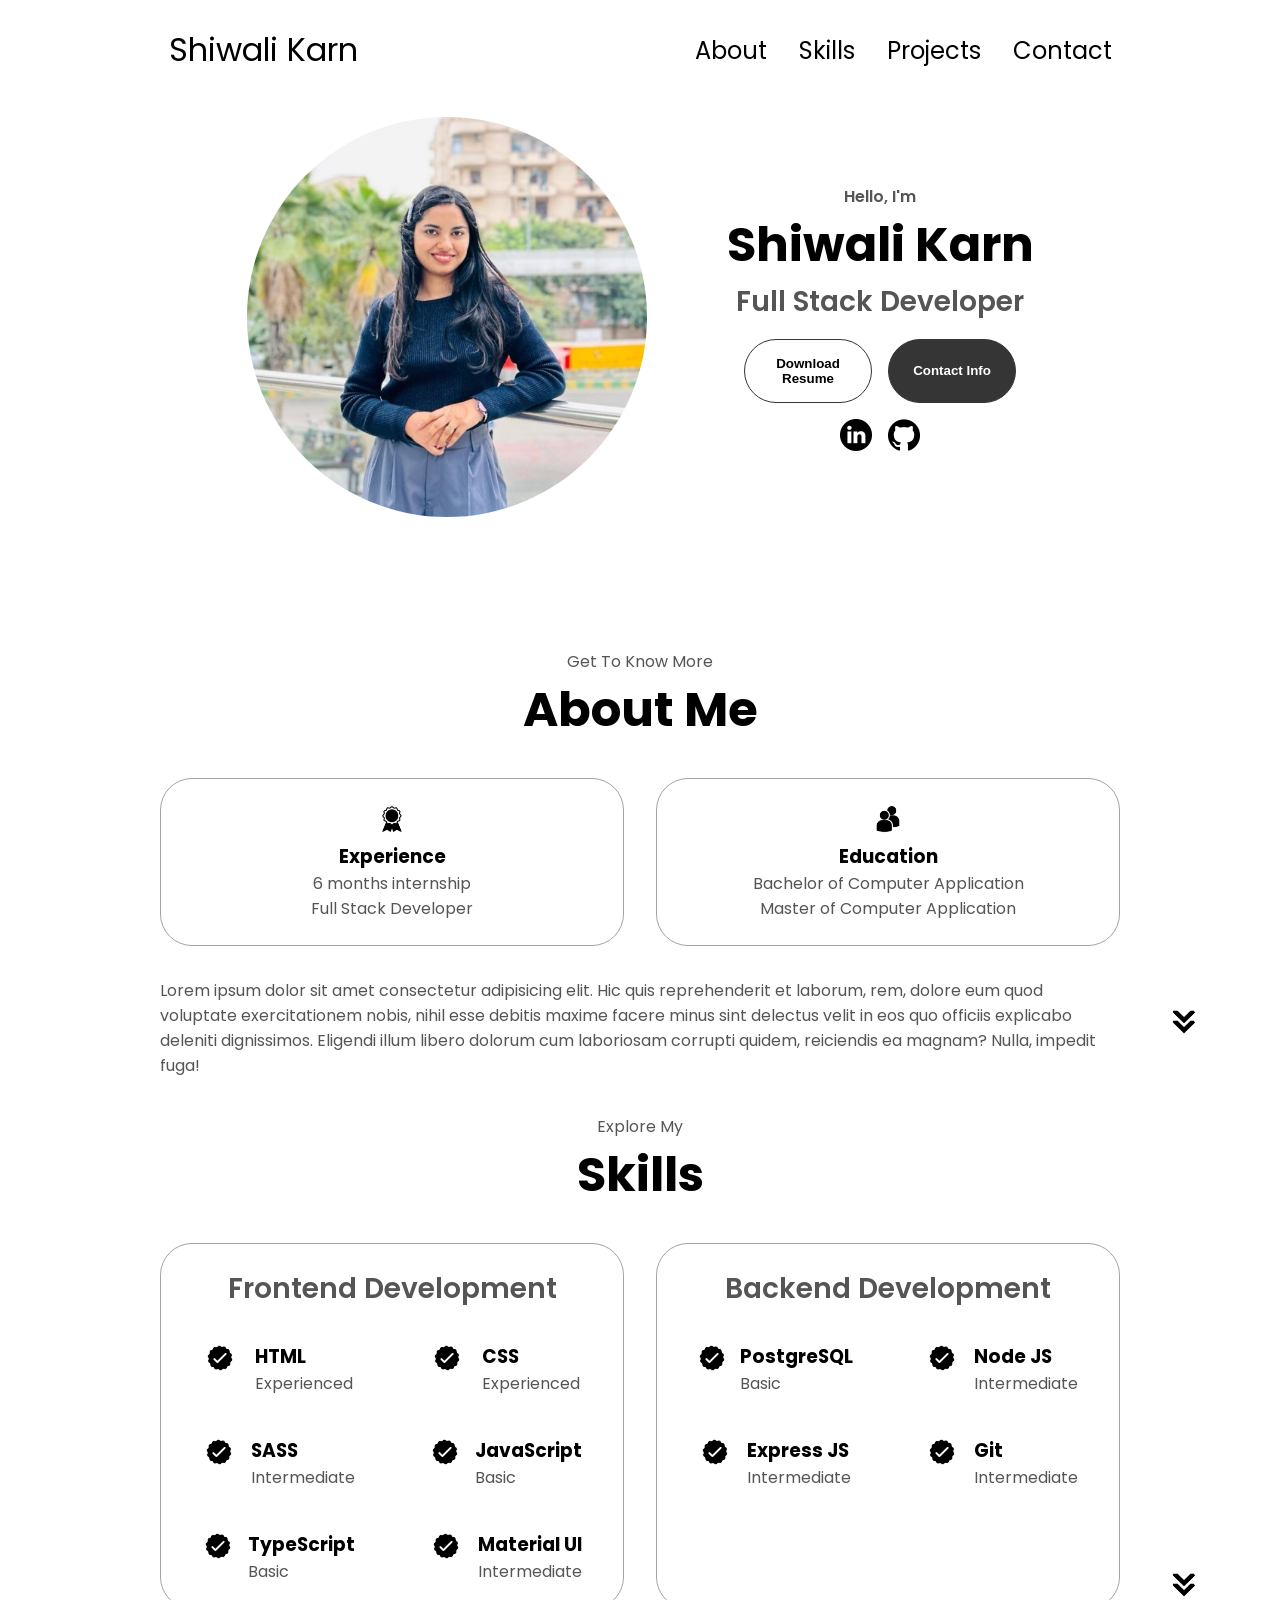
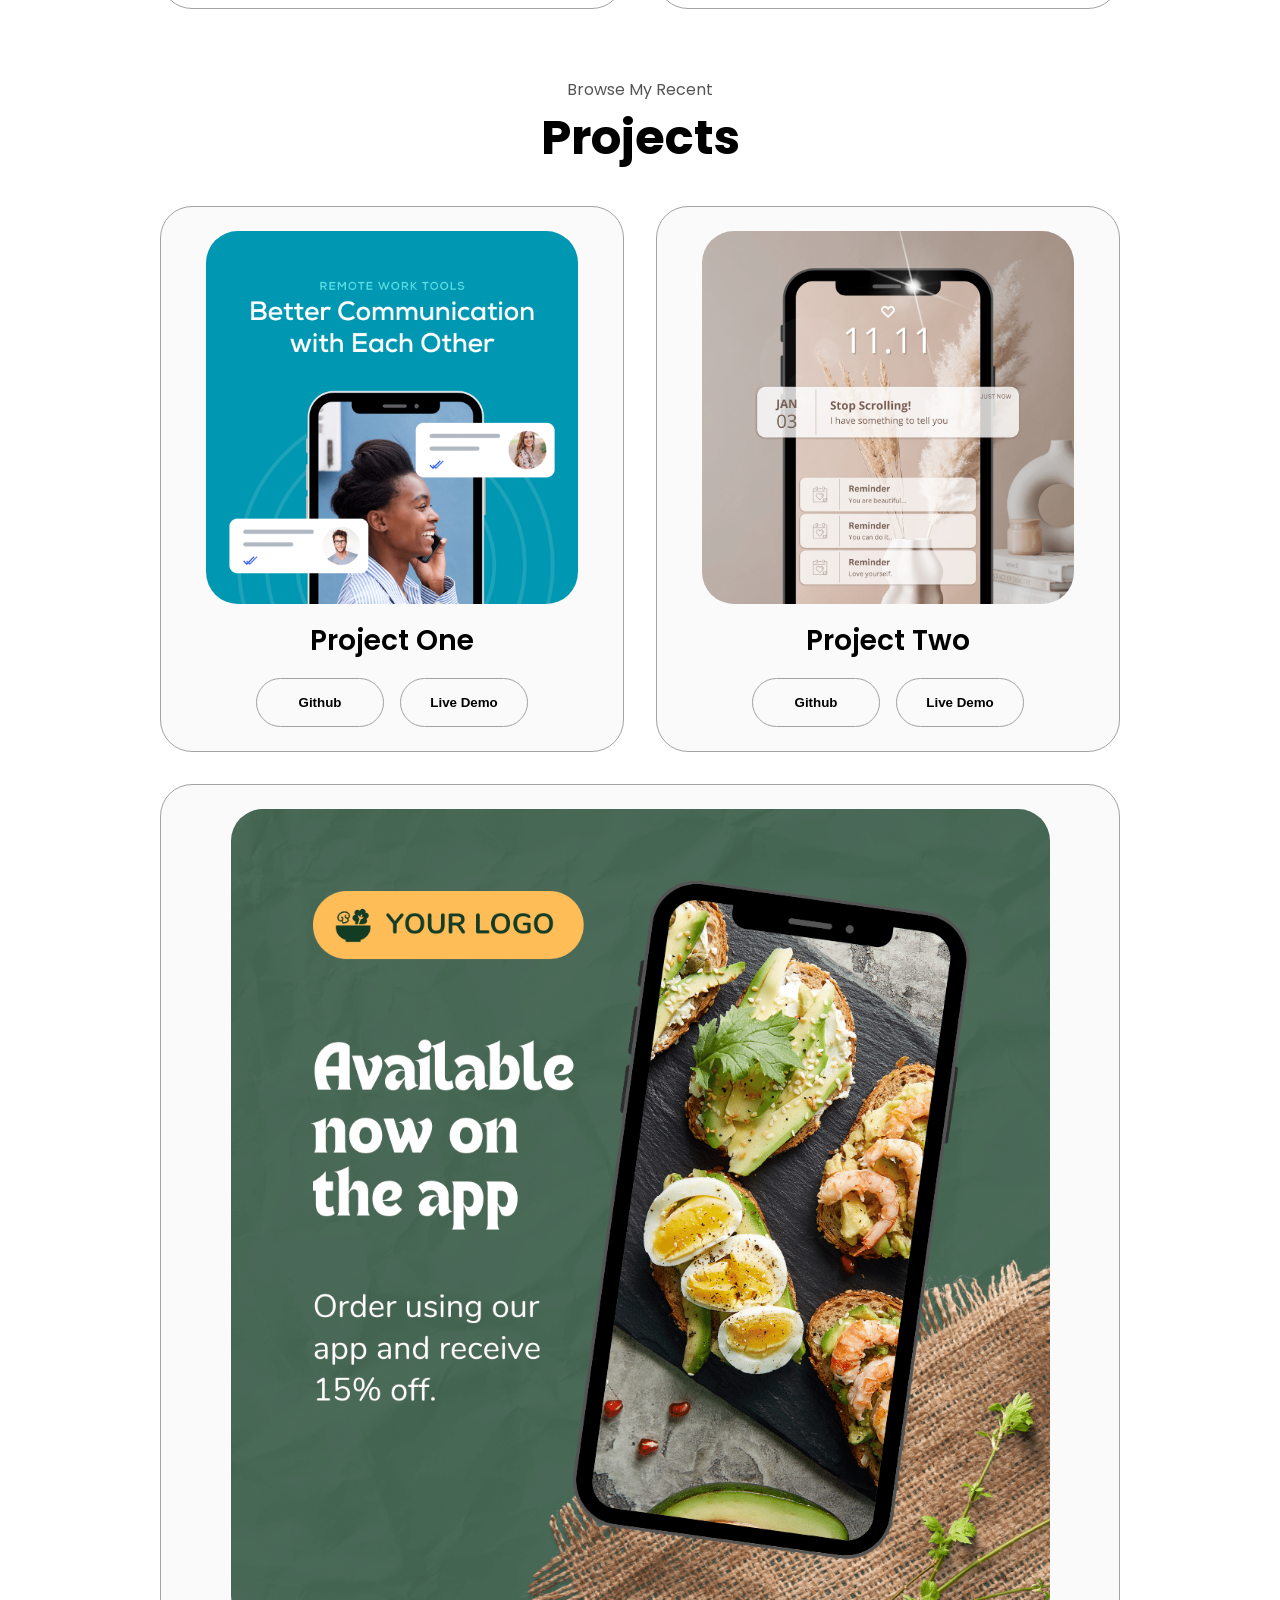
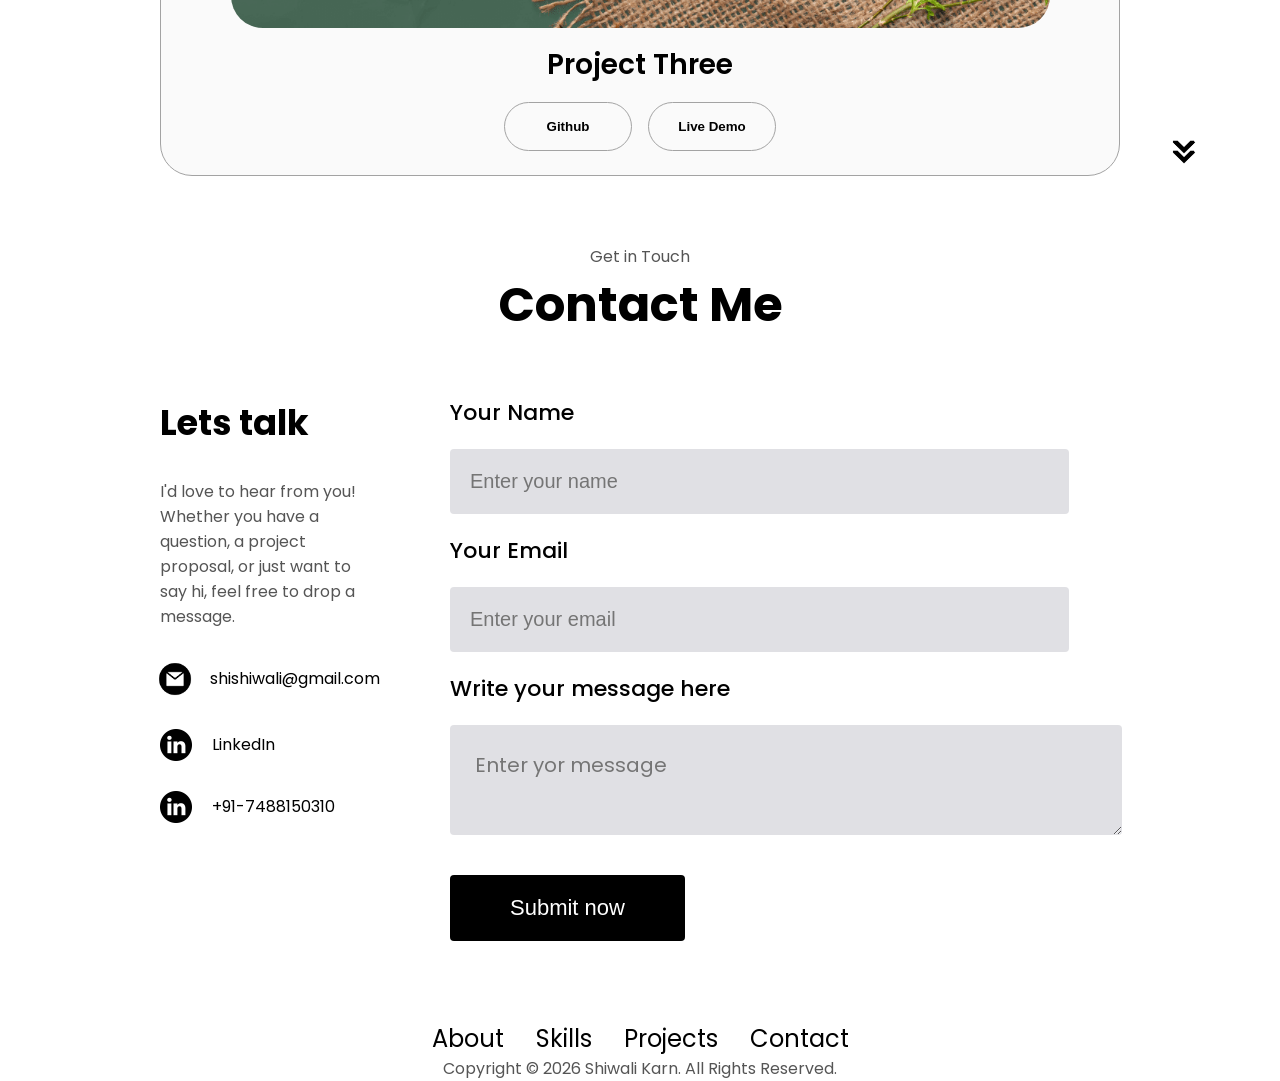
==== index.html @ a560c1cc "changes" ====
<!DOCTYPE html>
<html lang="en">

<head>
  <meta charset="UTF-8" />
  <meta http-equiv="X-UA-Compatible" content="IE=edge" />
  <meta name="viewport" content="width=device-width, initial-scale=1.0" />
  <title>My Portfolio</title>
  <link rel="stylesheet" href="style.css" />
  <link rel="stylesheet" href="mediaqueries.css" />
</head>

<body>
  <nav id="desktop-nav">
    <div class="logo"><a href="#profile">Shiwali Karn</a></div>
    <div>
      <ul class="nav-links">
        <li><a href="#about">About</a></li>
        <li><a href="#experience">Skills</a></li>
        <li><a href="#projects">Projects</a></li>
        <li><a href="#contact">Contact</a></li>
      </ul>
    </div>
  </nav>

  <section id="profile">
    <div class="section__pic-container">
      <img src="./assets/profile-pic.jpeg" alt="Shiwali profile picture" class="profile-pic" />
    </div>
    <div class="section__text">
      <p class="section__text__p1">Hello, I'm</p>
      <h1 class="title">Shiwali Karn</h1>
      <p class="section__text__p2">Full Stack Developer</p>
      <div class="btn-container">
        <button class="btn btn-color-2" onclick="window.open('./assets/resume-example.pdf')">
          Download Resume
        </button>
        <button class="btn btn-color-1" onclick="location.href='./#contact'">
          Contact Info
        </button>
      </div>
      <div id="socials-container">
        <img src="./assets/linkedin.png" alt="My LinkedIn profile" class="icon icons-social"
          onclick="location.href='https://linkedin.com/'" />
        <img src="./assets/github.png" alt="My Github profile" class="icon icons-social"
          onclick="location.href='https://github.com/'" />
      </div>
    </div>
  </section>
  <section id="about">
    <p class="section__text__p1">Get To Know More</p>
    <h1 class="title">About Me</h1>
    <!-- <div class="section-container">
      <div class="section__pic-container">
        <img src="./assets/about-pic.jpg" alt="Profile picture" class="about-pic" />
      </div> -->
      <div class="about-details-container">
        <div class="about-containers">
          <div class="details-container">
            <img src="./assets/experience.png" alt="Experience icon" class="icon" />
            <h3>Experience</h3>
            <p>6 months internship<br />Full Stack Developer</p>
          </div>
          <div class="details-container">
            <img src="./assets/education.png" alt="Education icon" class="icon" />
            <h3>Education</h3>
            <p>Bachelor of Computer Application<br />Master of Computer Application</p>
          </div>
        </div>
        <div class="text-container">
          <p>
            Lorem ipsum dolor sit amet consectetur adipisicing elit. Hic quis
            reprehenderit et laborum, rem, dolore eum quod voluptate
            exercitationem nobis, nihil esse debitis maxime facere minus sint
            delectus velit in eos quo officiis explicabo deleniti dignissimos.
            Eligendi illum libero dolorum cum laboriosam corrupti quidem,
            reiciendis ea magnam? Nulla, impedit fuga!
          </p>
        </div>
      </div>
    </div>
    <img src="./assets/arrow.png" alt="Arrow icon" class="icon arrow" onclick="location.href='./#experience'" />
  </section>
  <section id="experience">
    <p class="section__text__p1">Explore My</p>
    <h1 class="title">Skills</h1>
    <div class="experience-details-container">
      <div class="about-containers">
        <div class="details-container">
          <h2 class="experience-sub-title">Frontend Development</h2>
          <div class="article-container">
            <article>
              <img src="./assets/checkmark.png" alt="Experience icon" class="icon" />
              <div>
                <h3>HTML</h3>
                <p>Experienced</p>
              </div>
            </article>
            <article>
              <img src="./assets/checkmark.png" alt="Experience icon" class="icon" />
              <div>
                <h3>CSS</h3>
                <p>Experienced</p>
              </div>
            </article>
            <article>
              <img src="./assets/checkmark.png" alt="Experience icon" class="icon" />
              <div>
                <h3>SASS</h3>
                <p>Intermediate</p>
              </div>
            </article>
            <article>
              <img src="./assets/checkmark.png" alt="Experience icon" class="icon" />
              <div>
                <h3>JavaScript</h3>
                <p>Basic</p>
              </div>
            </article>
            <article>
              <img src="./assets/checkmark.png" alt="Experience icon" class="icon" />
              <div>
                <h3>TypeScript</h3>
                <p>Basic</p>
              </div>
            </article>
            <article>
              <img src="./assets/checkmark.png" alt="Experience icon" class="icon" />
              <div>
                <h3>Material UI</h3>
                <p>Intermediate</p>
              </div>
            </article>
          </div>
        </div>
        <div class="details-container">
          <h2 class="experience-sub-title">Backend Development</h2>
          <div class="article-container">
            <article>
              <img src="./assets/checkmark.png" alt="Experience icon" class="icon" />
              <div>
                <h3>PostgreSQL</h3>
                <p>Basic</p>
              </div>
            </article>
            <article>
              <img src="./assets/checkmark.png" alt="Experience icon" class="icon" />
              <div>
                <h3>Node JS</h3>
                <p>Intermediate</p>
              </div>
            </article>
            <article>
              <img src="./assets/checkmark.png" alt="Experience icon" class="icon" />
              <div>
                <h3>Express JS</h3>
                <p>Intermediate</p>
              </div>
            </article>
            <article>
              <img src="./assets/checkmark.png" alt="Experience icon" class="icon" />
              <div>
                <h3>Git</h3>
                <p>Intermediate</p>
              </div>
            </article>
          </div>
        </div>
      </div>
    </div>
    <img src="./assets/arrow.png" alt="Arrow icon" class="icon arrow" onclick="location.href='./#projects'" />
  </section>
  <section id="projects">
    <p class="section__text__p1">Browse My Recent</p>
    <h1 class="title">Projects</h1>
    <div class="experience-details-container">
      <div class="about-containers">
        <div class="details-container color-container">
          <div class="article-container">
            <img src="./assets/project-1.png" alt="Project 1" class="project-img" />
          </div>
          <h2 class="experience-sub-title project-title">Project One</h2>
          <div class="btn-container">
            <button class="btn btn-color-2 project-btn" onclick="location.href='https://github.com/'">
              Github
            </button>
            <button class="btn btn-color-2 project-btn" onclick="location.href='https://github.com/'">
              Live Demo
            </button>
          </div>
        </div>
        <div class="details-container color-container">
          <div class="article-container">
            <img src="./assets/project-2.png" alt="Project 2" class="project-img" />
          </div>
          <h2 class="experience-sub-title project-title">Project Two</h2>
          <div class="btn-container">
            <button class="btn btn-color-2 project-btn" onclick="location.href='https://github.com/'">
              Github
            </button>
            <button class="btn btn-color-2 project-btn" onclick="location.href='https://github.com/'">
              Live Demo
            </button>
          </div>
        </div>
        <div class="details-container color-container">
          <div class="article-container">
            <img src="./assets/project-3.png" alt="Project 3" class="project-img" />
          </div>
          <h2 class="experience-sub-title project-title">Project Three</h2>
          <div class="btn-container">
            <button class="btn btn-color-2 project-btn" onclick="location.href='https://github.com/'">
              Github
            </button>
            <button class="btn btn-color-2 project-btn" onclick="location.href='https://github.com/'">
              Live Demo
            </button>
          </div>
        </div>
      </div>
    </div>
    <img src="./assets/arrow.png" alt="Arrow icon" class="icon arrow" onclick="location.href='./#contact'" />
  </section>
  <section id="contact">
    <p class="section__text__p1">Get in Touch</p>
    <h1 class="title">Contact Me</h1>

    <div class="contact-div">
      <div class="contact-left">
        <h1>Lets talk</h1>
        <p>I'd love to hear from you! Whether you have a question, a project proposal, or just want to say hi, feel free
          to drop a message.</p>
        <div class="contact-details">
          <div class="contact-detail">
            <img src="./assets/email.png" alt="Email icon" class="icon contact-icon email-icon"
              style="margin-left: -5px" />
            <p><a href="mailto:examplemail@gmail.com" style="margin-left: -5px">shishiwali@gmail.com</a></p>
          </div>
          <div class="contact-detail">
            <img src="./assets/linkedin.png" alt="LinkedIn icon" class="icon contact-icon" />
            <p><a href="https://www.linkedin.com">LinkedIn</a></p>
          </div>
          <div class="contact-detail">
            <img src="./assets/linkedin.png" alt="LinkedIn icon" class="icon contact-icon" />
            <p><a href="https://www.linkedin.com">+91-7488150310</a></p>
          </div>
        </div>
      </div>

      <form form action="https://api.web3forms.com/submit" method="POST" class="contact-right">
        <input type="hidden" name="access_key" value="e5d25583-47dc-4e1f-9b33-1f91b6eb8a76">
        <label for="">Your Name</label>
        <input type="text" placeholder="Enter your name" name="name">
        <label for="">Your Email</label>
        <input type="email" placeholder="Enter your email" name="email">
        <label for="">Write your message here</label>
        <textarea name="message" placeholder="Enter yor message"></textarea>
        <div class="h-captcha" data-captcha="true"></div>
        <button type="submit" class="contact-submit">Submit now</button>
      </form>
    </div>
  </section>
  <footer>
    <nav>
      <div class="nav-links-container">
        <ul class="nav-links">
          <li><a href="#about">About</a></li>
          <li><a href="#experience">Skills</a></li>
          <li><a href="#projects">Projects</a></li>
          <li><a href="#contact">Contact</a></li>
        </ul>
      </div>
    </nav>

    <p id="copyright"></p>

  </footer>
  <script src="https://web3forms.com/client/script.js" async defer></script>
  <script src="script.js"></script>
</body>

</html>
---- style.css ----
/* GENERAL */

@import url("https://fonts.googleapis.com/css2?family=Poppins:wght@300;400;500;600&display=swap");

* {
  margin: 0;
  padding: 0;
  box-sizing: border-box;
}

body {
  font-family: "Poppins", sans-serif;
}

html {
  scroll-behavior: smooth;
}

p {
  color: rgb(85, 85, 85);
}

/* TRANSITION */

a,
.btn {
  transition: all 300ms ease;
}

/* DESKTOP NAV */
#desktop-nav {
  position: fixed;
  top: 0;
  right: 0;
  left: 0;
  z-index: 3;
  background-color: white;
  height: 100px;
  transition: box-shadow 0.3s ease;
}

.shadow {
  box-shadow: 0px -1px 14px #a19f9f96;
}

nav,
.nav-links {
  display: flex;
}

nav {
  justify-content: space-around;
  align-items: center;

}

.nav-links {
  gap: 2rem;
  list-style: none;
  font-size: 1.5rem;
}

a {
  color: black;
  text-decoration: none;
  text-decoration-color: white;
}

a:hover {
  color: grey;
  text-decoration: underline;
  text-underline-offset: 1rem;
  text-decoration-color: rgb(181, 181, 181);
}

.logo {
  font-size: 2rem;
}

.logo:hover {
  cursor: default;
}


/* SECTIONS */

section {
  padding-top: 4vh;
  margin: 0 10rem;
  box-sizing: border-box;
  min-height: fit-content;
}

.section-container {
  display: flex;
}

/* PROFILE SECTION */

#profile {
  display: flex;
  justify-content: center;
  gap: 5rem;
  padding-top: 117px;
}

.section__pic-container {
  display: flex;
  height: 400px;
  width: 400px;
  margin: auto 0;
}

.profile-pic {
  border-radius: 50%;
}

.section__text {
  align-self: center;
  text-align: center;
}

.section__text p {
  font-weight: 600;
}

.section__text__p1 {
  text-align: center;
}

.section__text__p2 {
  font-size: 1.75rem;
  margin-bottom: 1rem;
}

.title {
  font-size: 3rem;
  text-align: center;
}

#socials-container {
  display: flex;
  justify-content: center;
  margin-top: 1rem;
  gap: 1rem;
}

/* ICONS */

.icon {
  cursor: pointer;
  height: 2rem;
  transition: 0.4s;
}

.icons-social:hover {
  transform: scale(1.1);
}

/* BUTTONS */

.btn-container {
  display: flex;
  justify-content: center;
  gap: 1rem;
}

.btn {
  font-weight: 600;
  transition: all 300ms ease;
  padding: 1rem;
  width: 8rem;
  border-radius: 2rem;
}

.btn-color-1,
.btn-color-2 {
  border: rgb(53, 53, 53) 0.1rem solid;
}

.btn-color-1:hover,
.btn-color-2:hover {
  cursor: pointer;
}

.btn-color-1,
.btn-color-2:hover {
  background: rgb(53, 53, 53);
  color: white;
}

.btn-color-1:hover {
  background: rgb(0, 0, 0);
}

.btn-color-2 {
  background: none;
}

.btn-color-2:hover {
  border: rgb(255, 255, 255) 0.1rem solid;
}

.btn-container {
  gap: 1rem;
}

/* ABOUT SECTION */

#about {
  position: relative;
}

.about-containers {
  gap: 2rem;
  margin-bottom: 2rem;
  margin-top: 2rem;
}

.about-details-container {
  justify-content: center;
  flex-direction: column;
}

.about-containers,
.about-details-container {
  display: flex;
}

.about-pic {
  border-radius: 2rem;
}

.arrow {
  position: absolute;
  right: -5rem;
  bottom: 2.5rem;
}

.details-container {
  padding: 1.5rem;
  flex: 1;
  background: white;
  border-radius: 2rem;
  border: rgb(53, 53, 53) 0.1rem solid;
  border-color: rgb(163, 163, 163);
  text-align: center;
}

.section-container {
  gap: 4rem;
  height: 80%;
}

.section__pic-container {
  height: 400px;
  width: 400px;
  margin: auto 0;
}

/* EXPERIENCE SECTION */

#experience {
  position: relative;
}

.experience-sub-title {
  color: rgb(85, 85, 85);
  font-weight: 600;
  font-size: 1.75rem;
  margin-bottom: 2rem;
}

.experience-details-container {
  display: flex;
  justify-content: center;
  flex-direction: column;
}

.article-container {
  display: flex;
  text-align: initial;
  flex-wrap: wrap;
  flex-direction: row;
  gap: 2.5rem;
  justify-content: space-around;
}

article {
  display: flex;
  width: 10rem;
  justify-content: space-around;
  gap: 0.5rem;
}

article .icon {
  cursor: default;
}

/* PROJECTS SECTION */

#projects {
  position: relative;
}

.color-container {
  border-color: rgb(163, 163, 163);
  background: rgb(250, 250, 250);
}

.project-img {
  border-radius: 2rem;
  width: 90%;
  height: 90%;
}

.project-title {
  margin: 1rem;
  color: black;
}

.project-btn {
  color: black;
  border-color: rgb(163, 163, 163);
}

/* CONTACT */

#contact {
  display: flex;
  justify-content: center;
  flex-direction: column;
  margin-bottom: 80px;
  /* height: 70vh; */
}


.contact-icon {
  cursor: default;
}

.email-icon {
  height: 2.5rem;
}

.contact-div {
  margin-top: 55px;
  display: flex;
  gap:70px;
  /* flex-wrap: wrap; */
}

.contact-left {
  display: flex;
  flex-direction: column;
  gap: 30px;
}

.contact-left h1 {
  font-size: 35px;
  font-weight: 700;
}

.contact-details {
  display: flex;
  flex-direction: column;
  gap: 30px;
}

.contact-detail {
  display: flex;
  align-items: center;
  gap: 20px;
}

.contact-right {
  display: flex;
  flex-direction: column;
  align-items: flex-start;
  gap: 20px;
}

.contact-right label {
  font-size: 22px;
  font-weight: 500;
}

.contact-right input {
  border: none;
  width: 619px;
  height: 65px;
  padding-left: 20px;
  border-radius: 4px;
  background: rgb(224, 224, 228);
  font-size:20px ;
}
.contact-right textarea{
  width: 672px;
  border: none;
  padding: 25px;
  font-size: 20px;
  border-radius: 4px;
  background: rgb(224, 224, 228);
  height: 110px;
  font-family: "Poppins", sans-serif;
}

.contact-submit{
  font-size: 22px;
  background-color: black;
  color: white;
  border: none;
  padding: 20px 60px;
  cursor: pointer;
  transition: 0.4s;
  border-radius: 4px;
}

.contact-submit:hover {
  transform: scale(1.05);
}

/* FOOTER SECTION */

footer {

  margin: 0 1rem;
}

footer p {
  text-align: center;
}
---- mediaqueries.css ----
@media (max-width: 1400px) {
  #profile {
    margin-bottom: 6rem;
  }
  .about-containers {
    flex-wrap: wrap;
  }
  #contact,
  #projects {
    height: fit-content;
  }
}

@media (max-width: 1200px) {

  #experience,
  .experience-details-container {
    margin-top: 2rem;
  }
  #profile,
  .section-container {
    display: block;
  }
  .arrow {
    display: none;
  }
  section,
  .section-container {
    height: fit-content;
  }
  section {
    margin: 0 5%;
  }
  .section__pic-container {
    width: 275px;
    height: 275px;
    margin: 0 auto 2rem;
  }
  .about-containers {
    margin-top: 0;
  }
}
@media (max-width: 1110px){
.contact-div{
  flex-direction: column;
}
.contact-right input{
  width: 70%;
}
.contact-right textarea{
  width:84%;
}
}


@media (max-width: 600px) {

  #profile {

    margin-bottom: 0;
    padding-top: 83px;
  }
  article {
    font-size: 1rem;
  }
  footer nav {
    height: fit-content;
    margin-bottom: 2rem;
  }
  .about-containers,
  .contact-info-upper-container,
  .btn-container {
    flex-wrap: wrap;
  }
  .contact-info-container {
    margin: 0;
  }
  .contact-info-container p,
  .nav-links li a {
    font-size: 1rem;
  }
  .experience-sub-title {
    font-size: 1.25rem;
  }
  .logo {
   display: none;
  }

  .section__pic-container {
    width: auto;

    justify-content: center;
  }
  .section__text__p2 {
    font-size: 1.25rem;
  }
  .title {
    font-size: 2rem;
  }
  .text-container {
    text-align: justify;
  }


}
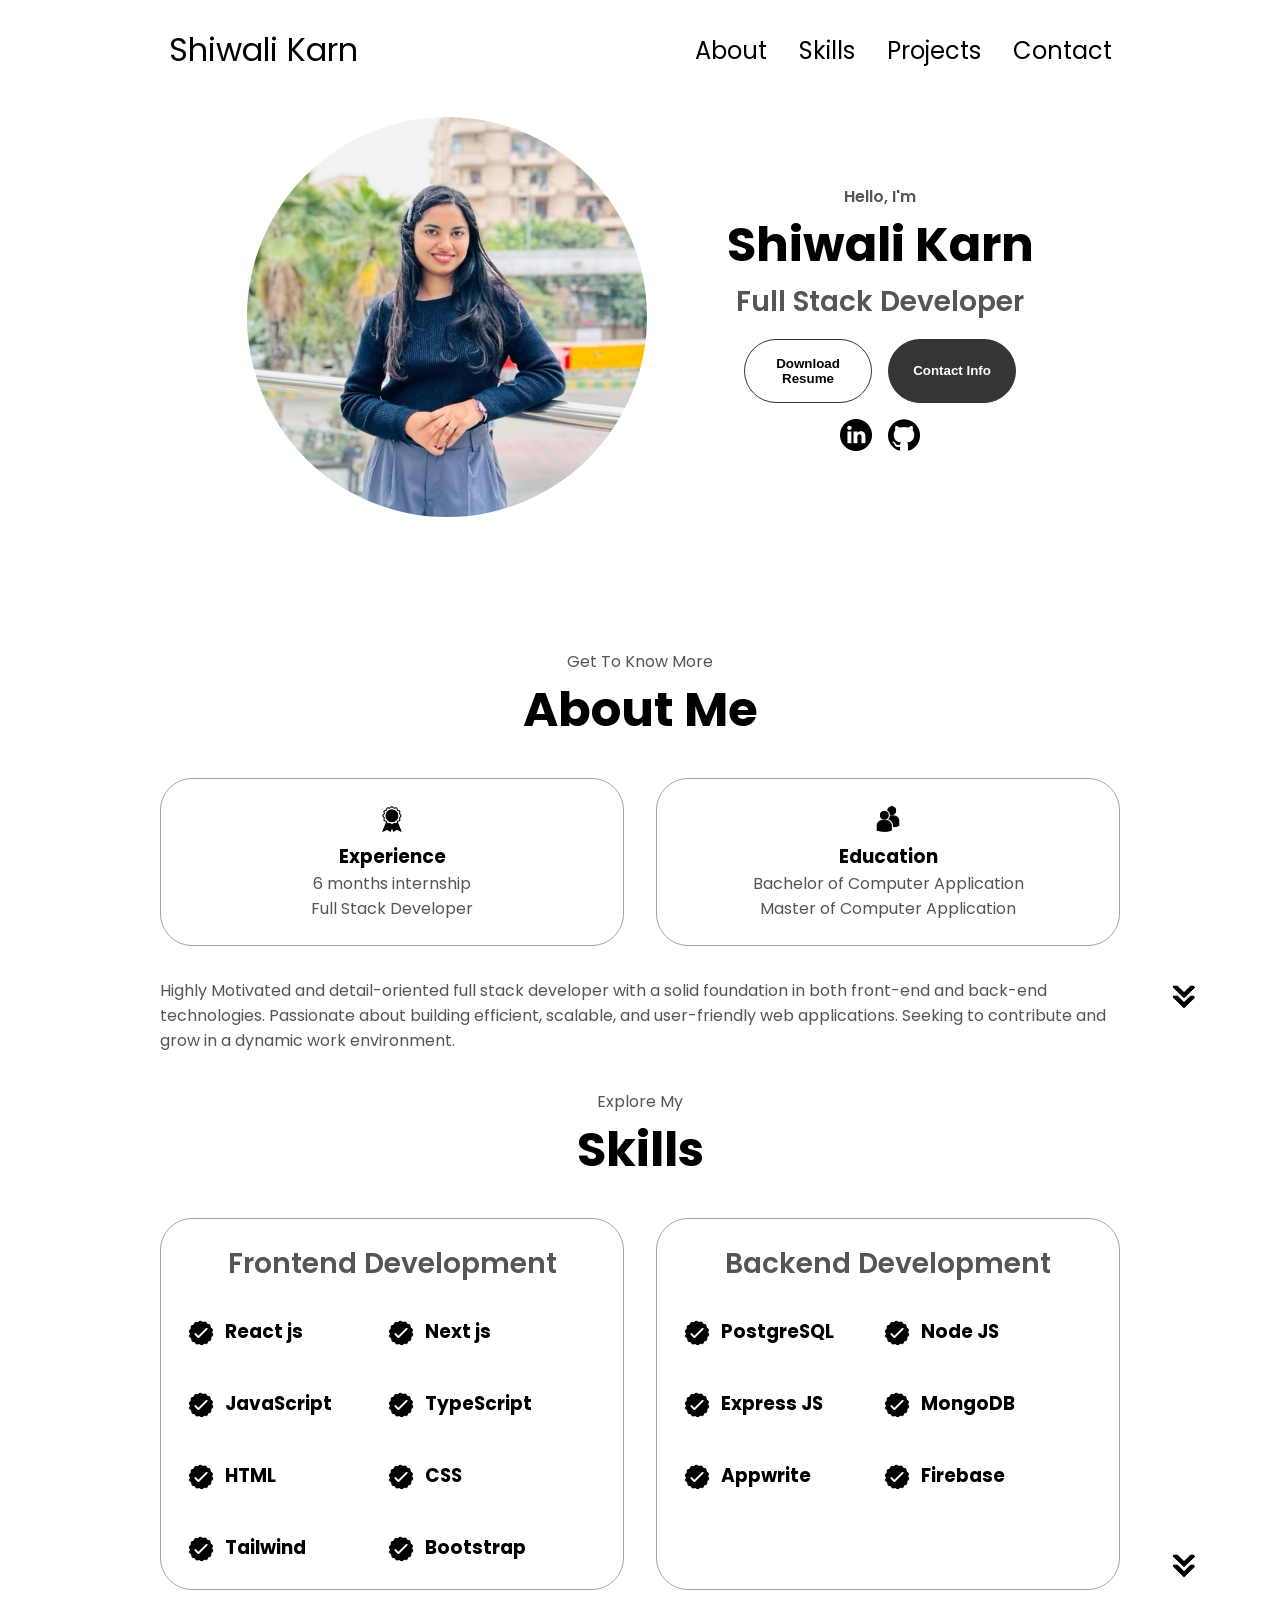
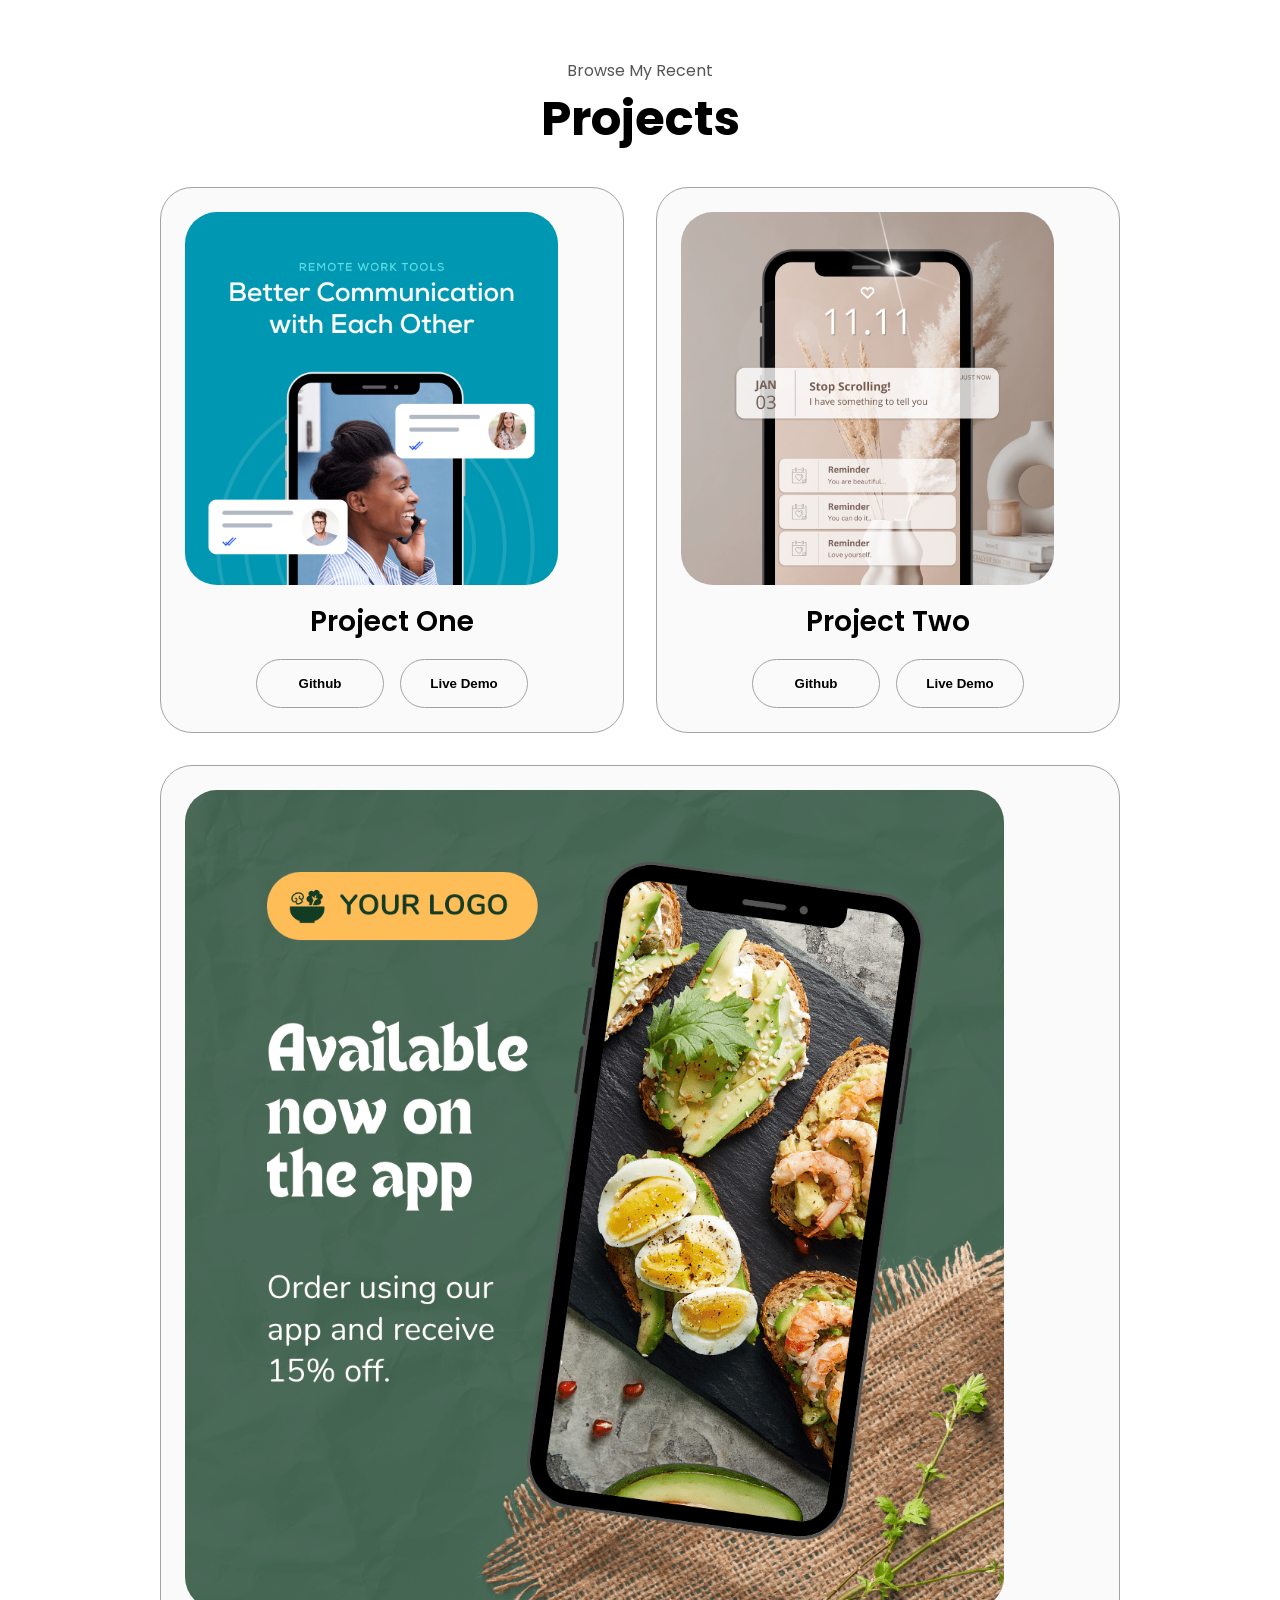
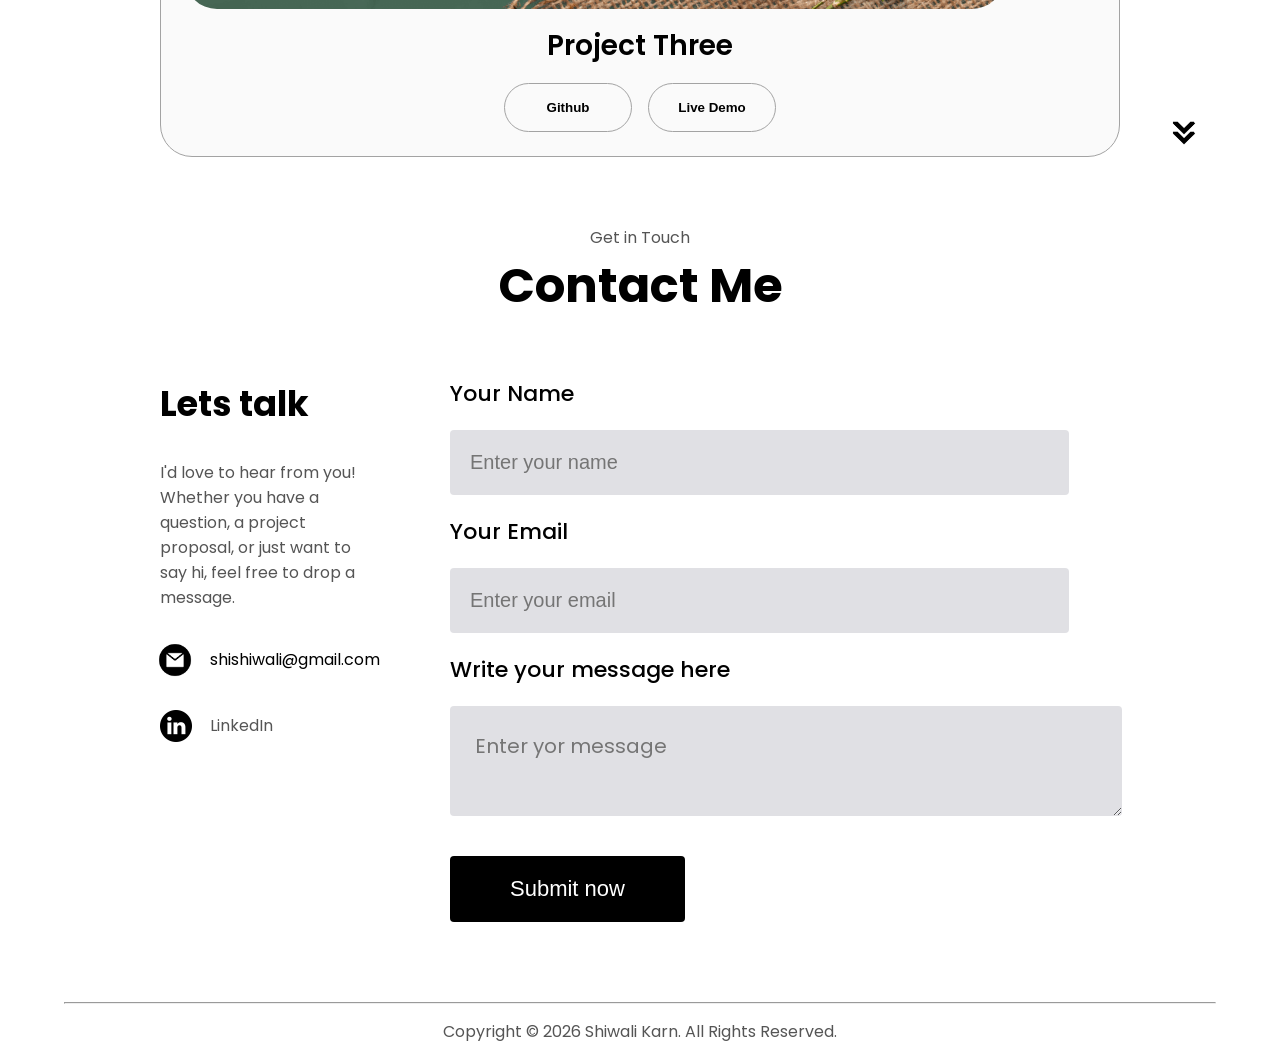
==== commit 71fb3e92: "changes new" ====
--- a/index.html
+++ b/index.html
@@ -41,43 +41,34 @@
       </div>
       <div id="socials-container">
         <img src="./assets/linkedin.png" alt="My LinkedIn profile" class="icon icons-social"
-          onclick="location.href='https://linkedin.com/'" />
+          onclick="location.href='https://www.linkedin.com/in/shiwali-karn-b33b26199/'" />
         <img src="./assets/github.png" alt="My Github profile" class="icon icons-social"
-          onclick="location.href='https://github.com/'" />
+          onclick="location.href='https://github.com/ShiwaliKarn'"  />
       </div>
     </div>
   </section>
   <section id="about">
     <p class="section__text__p1">Get To Know More</p>
     <h1 class="title">About Me</h1>
-    <!-- <div class="section-container">
-      <div class="section__pic-container">
-        <img src="./assets/about-pic.jpg" alt="Profile picture" class="about-pic" />
-      </div> -->
       <div class="about-details-container">
-        <div class="about-containers">
-          <div class="details-container">
-            <img src="./assets/experience.png" alt="Experience icon" class="icon" />
-            <h3>Experience</h3>
-            <p>6 months internship<br />Full Stack Developer</p>
-          </div>
-          <div class="details-container">
-            <img src="./assets/education.png" alt="Education icon" class="icon" />
-            <h3>Education</h3>
-            <p>Bachelor of Computer Application<br />Master of Computer Application</p>
-          </div>
-        </div>
-        <div class="text-container">
-          <p>
-            Lorem ipsum dolor sit amet consectetur adipisicing elit. Hic quis
-            reprehenderit et laborum, rem, dolore eum quod voluptate
-            exercitationem nobis, nihil esse debitis maxime facere minus sint
-            delectus velit in eos quo officiis explicabo deleniti dignissimos.
-            Eligendi illum libero dolorum cum laboriosam corrupti quidem,
-            reiciendis ea magnam? Nulla, impedit fuga!
-          </p>
-        </div>
-      </div>
+      <div class="about-containers">
+        <div class="details-container">
+          <img src="./assets/experience.png" alt="Experience icon" class="icon" />
+          <h3>Experience</h3>
+          <p>6 months internship<br />Full Stack Developer</p>
+        </div>
+        <div class="details-container">
+          <img src="./assets/education.png" alt="Education icon" class="icon" />
+          <h3>Education</h3>
+          <p>Bachelor of Computer Application<br />Master of Computer Application</p>
+        </div>
+      </div>
+      <div class="text-container">
+        <p>
+          Highly Motivated and detail-oriented full stack developer with a solid foundation in both front-end and back-end technologies. Passionate about building efficient, scalable, and user-friendly web applications. Seeking to contribute and grow in a dynamic work environment.
+        </p>
+      </div>
+    </div>
     </div>
     <img src="./assets/arrow.png" alt="Arrow icon" class="icon arrow" onclick="location.href='./#experience'" />
   </section>
@@ -92,43 +83,57 @@
             <article>
               <img src="./assets/checkmark.png" alt="Experience icon" class="icon" />
               <div>
+                <h3>React js</h3>
+
+              </div>
+            </article>
+            <article>
+              <img src="./assets/checkmark.png" alt="Experience icon" class="icon" />
+              <div>
+                <h3>Next js</h3>
+
+              </div>
+            </article>
+            <article>
+              <img src="./assets/checkmark.png" alt="Experience icon" class="icon" />
+              <div>
+                <h3>JavaScript</h3>
+
+              </div>
+            </article>
+            <article>
+              <img src="./assets/checkmark.png" alt="Experience icon" class="icon" />
+              <div>
+                <h3>TypeScript</h3>
+
+              </div>
+            </article>
+            <article>
+              <img src="./assets/checkmark.png" alt="Experience icon" class="icon" />
+              <div>
                 <h3>HTML</h3>
-                <p>Experienced</p>
+
               </div>
             </article>
             <article>
               <img src="./assets/checkmark.png" alt="Experience icon" class="icon" />
               <div>
                 <h3>CSS</h3>
-                <p>Experienced</p>
-              </div>
-            </article>
-            <article>
-              <img src="./assets/checkmark.png" alt="Experience icon" class="icon" />
-              <div>
-                <h3>SASS</h3>
-                <p>Intermediate</p>
-              </div>
-            </article>
-            <article>
-              <img src="./assets/checkmark.png" alt="Experience icon" class="icon" />
-              <div>
-                <h3>JavaScript</h3>
-                <p>Basic</p>
-              </div>
-            </article>
-            <article>
-              <img src="./assets/checkmark.png" alt="Experience icon" class="icon" />
-              <div>
-                <h3>TypeScript</h3>
-                <p>Basic</p>
-              </div>
-            </article>
-            <article>
-              <img src="./assets/checkmark.png" alt="Experience icon" class="icon" />
-              <div>
-                <h3>Material UI</h3>
-                <p>Intermediate</p>
+
+              </div>
+            </article>
+            <article>
+              <img src="./assets/checkmark.png" alt="Experience icon" class="icon" />
+              <div>
+                <h3>Tailwind</h3>
+
+              </div>
+            </article>
+            <article>
+              <img src="./assets/checkmark.png" alt="Experience icon" class="icon" />
+              <div>
+                <h3>Bootstrap</h3>
+
               </div>
             </article>
           </div>
@@ -140,30 +145,45 @@
               <img src="./assets/checkmark.png" alt="Experience icon" class="icon" />
               <div>
                 <h3>PostgreSQL</h3>
-                <p>Basic</p>
+
               </div>
             </article>
             <article>
               <img src="./assets/checkmark.png" alt="Experience icon" class="icon" />
               <div>
                 <h3>Node JS</h3>
-                <p>Intermediate</p>
+
               </div>
             </article>
             <article>
               <img src="./assets/checkmark.png" alt="Experience icon" class="icon" />
               <div>
                 <h3>Express JS</h3>
-                <p>Intermediate</p>
-              </div>
-            </article>
-            <article>
-              <img src="./assets/checkmark.png" alt="Experience icon" class="icon" />
-              <div>
-                <h3>Git</h3>
-                <p>Intermediate</p>
-              </div>
-            </article>
+
+              </div>
+            </article>
+            <article>
+              <img src="./assets/checkmark.png" alt="Experience icon" class="icon" />
+              <div>
+                <h3>MongoDB</h3>
+
+              </div>
+            </article>
+            <article>
+              <img src="./assets/checkmark.png" alt="Experience icon" class="icon" />
+              <div>
+                <h3>Appwrite</h3>
+
+              </div>
+            </article>
+            <article>
+              <img src="./assets/checkmark.png" alt="Experience icon" class="icon" />
+              <div>
+                <h3>Firebase</h3>
+
+              </div>
+            </article>
+
           </div>
         </div>
       </div>
@@ -181,10 +201,10 @@
           </div>
           <h2 class="experience-sub-title project-title">Project One</h2>
           <div class="btn-container">
-            <button class="btn btn-color-2 project-btn" onclick="location.href='https://github.com/'">
+            <button class="btn btn-color-2 project-btn" onclick="location.href='https://github.com/ShiwaliKarn/blue-tomato'">
               Github
             </button>
-            <button class="btn btn-color-2 project-btn" onclick="location.href='https://github.com/'">
+            <button class="btn btn-color-2 project-btn" onclick="location.href='https://blue-tomato.vercel.app/'">
               Live Demo
             </button>
           </div>
@@ -195,10 +215,10 @@
           </div>
           <h2 class="experience-sub-title project-title">Project Two</h2>
           <div class="btn-container">
-            <button class="btn btn-color-2 project-btn" onclick="location.href='https://github.com/'">
+            <button class="btn btn-color-2 project-btn" onclick="location.href='https://github.com/ShiwaliKarn/real-estate'">
               Github
             </button>
-            <button class="btn btn-color-2 project-btn" onclick="location.href='https://github.com/'">
+            <button class="btn btn-color-2 project-btn" onclick="location.href='https://real-estate-rnqs.onrender.com'">
               Live Demo
             </button>
           </div>
@@ -209,10 +229,10 @@
           </div>
           <h2 class="experience-sub-title project-title">Project Three</h2>
           <div class="btn-container">
-            <button class="btn btn-color-2 project-btn" onclick="location.href='https://github.com/'">
+            <button class="btn btn-color-2 project-btn" onclick="location.href='https://github.com/ShiwaliKarn/gemini-clone'">
               Github
             </button>
-            <button class="btn btn-color-2 project-btn" onclick="location.href='https://github.com/'">
+            <button class="btn btn-color-2 project-btn" onclick="location.href='https://gemini-clone-amber-five.vercel.app/'">
               Live Demo
             </button>
           </div>
@@ -236,23 +256,21 @@
               style="margin-left: -5px" />
             <p><a href="mailto:examplemail@gmail.com" style="margin-left: -5px">shishiwali@gmail.com</a></p>
           </div>
-          <div class="contact-detail">
-            <img src="./assets/linkedin.png" alt="LinkedIn icon" class="icon contact-icon" />
-            <p><a href="https://www.linkedin.com">LinkedIn</a></p>
-          </div>
-          <div class="contact-detail">
-            <img src="./assets/linkedin.png" alt="LinkedIn icon" class="icon contact-icon" />
-            <p><a href="https://www.linkedin.com">+91-7488150310</a></p>
-          </div>
+          <div class="contact-detail"><a href="https://www.linkedin.com/in/shiwali-karn-b33b26199/" target="_blank">
+              <img src="./assets/linkedin.png" alt="LinkedIn icon" class="icon contact-icon" />
+              <p>LinkedIn</p>
+            </a>
+          </div>
+
         </div>
       </div>
 
       <form form action="https://api.web3forms.com/submit" method="POST" class="contact-right">
         <input type="hidden" name="access_key" value="e5d25583-47dc-4e1f-9b33-1f91b6eb8a76">
         <label for="">Your Name</label>
-        <input type="text" placeholder="Enter your name" name="name">
+        <input type="text" placeholder="Enter your name" name="name" required>
         <label for="">Your Email</label>
-        <input type="email" placeholder="Enter your email" name="email">
+        <input type="email" placeholder="Enter your email" name="email" required>
         <label for="">Write your message here</label>
         <textarea name="message" placeholder="Enter yor message"></textarea>
         <div class="h-captcha" data-captcha="true"></div>
@@ -260,17 +278,9 @@
       </form>
     </div>
   </section>
+  <hr />
   <footer>
-    <nav>
-      <div class="nav-links-container">
-        <ul class="nav-links">
-          <li><a href="#about">About</a></li>
-          <li><a href="#experience">Skills</a></li>
-          <li><a href="#projects">Projects</a></li>
-          <li><a href="#contact">Contact</a></li>
-        </ul>
-      </div>
-    </nav>
+
 
     <p id="copyright"></p>
 
--- a/style.css
+++ b/style.css
@@ -51,7 +51,6 @@
 nav {
   justify-content: space-around;
   align-items: center;
-
 }
 
 .nav-links {
@@ -80,7 +79,6 @@
 .logo:hover {
   cursor: default;
 }
-
 
 /* SECTIONS */
 
@@ -279,17 +277,15 @@
 
 .article-container {
   display: flex;
-  text-align: initial;
+  align-items: flex-start;
   flex-wrap: wrap;
   flex-direction: row;
   gap: 2.5rem;
-  justify-content: space-around;
 }
 
 article {
   display: flex;
   width: 10rem;
-  justify-content: space-around;
   gap: 0.5rem;
 }
 
@@ -334,7 +330,6 @@
   /* height: 70vh; */
 }
 
-
 .contact-icon {
   cursor: default;
 }
@@ -346,7 +341,7 @@
 .contact-div {
   margin-top: 55px;
   display: flex;
-  gap:70px;
+  gap: 70px;
   /* flex-wrap: wrap; */
 }
 
@@ -371,6 +366,12 @@
   display: flex;
   align-items: center;
   gap: 20px;
+}
+.contact-detail a {
+  display: flex;
+  align-items: center;
+  gap: 18px;
+  cursor: pointer;
 }
 
 .contact-right {
@@ -392,9 +393,9 @@
   padding-left: 20px;
   border-radius: 4px;
   background: rgb(224, 224, 228);
-  font-size:20px ;
-}
-.contact-right textarea{
+  font-size: 20px;
+}
+.contact-right textarea {
   width: 672px;
   border: none;
   padding: 25px;
@@ -405,7 +406,7 @@
   font-family: "Poppins", sans-serif;
 }
 
-.contact-submit{
+.contact-submit {
   font-size: 22px;
   background-color: black;
   color: white;
@@ -423,10 +424,17 @@
 /* FOOTER SECTION */
 
 footer {
-
   margin: 0 1rem;
 }
 
 footer p {
   text-align: center;
-}+}
+
+hr {
+  width: 90%;
+  margin: auto;
+}
+#copyright {
+  padding: 15px 0;
+}
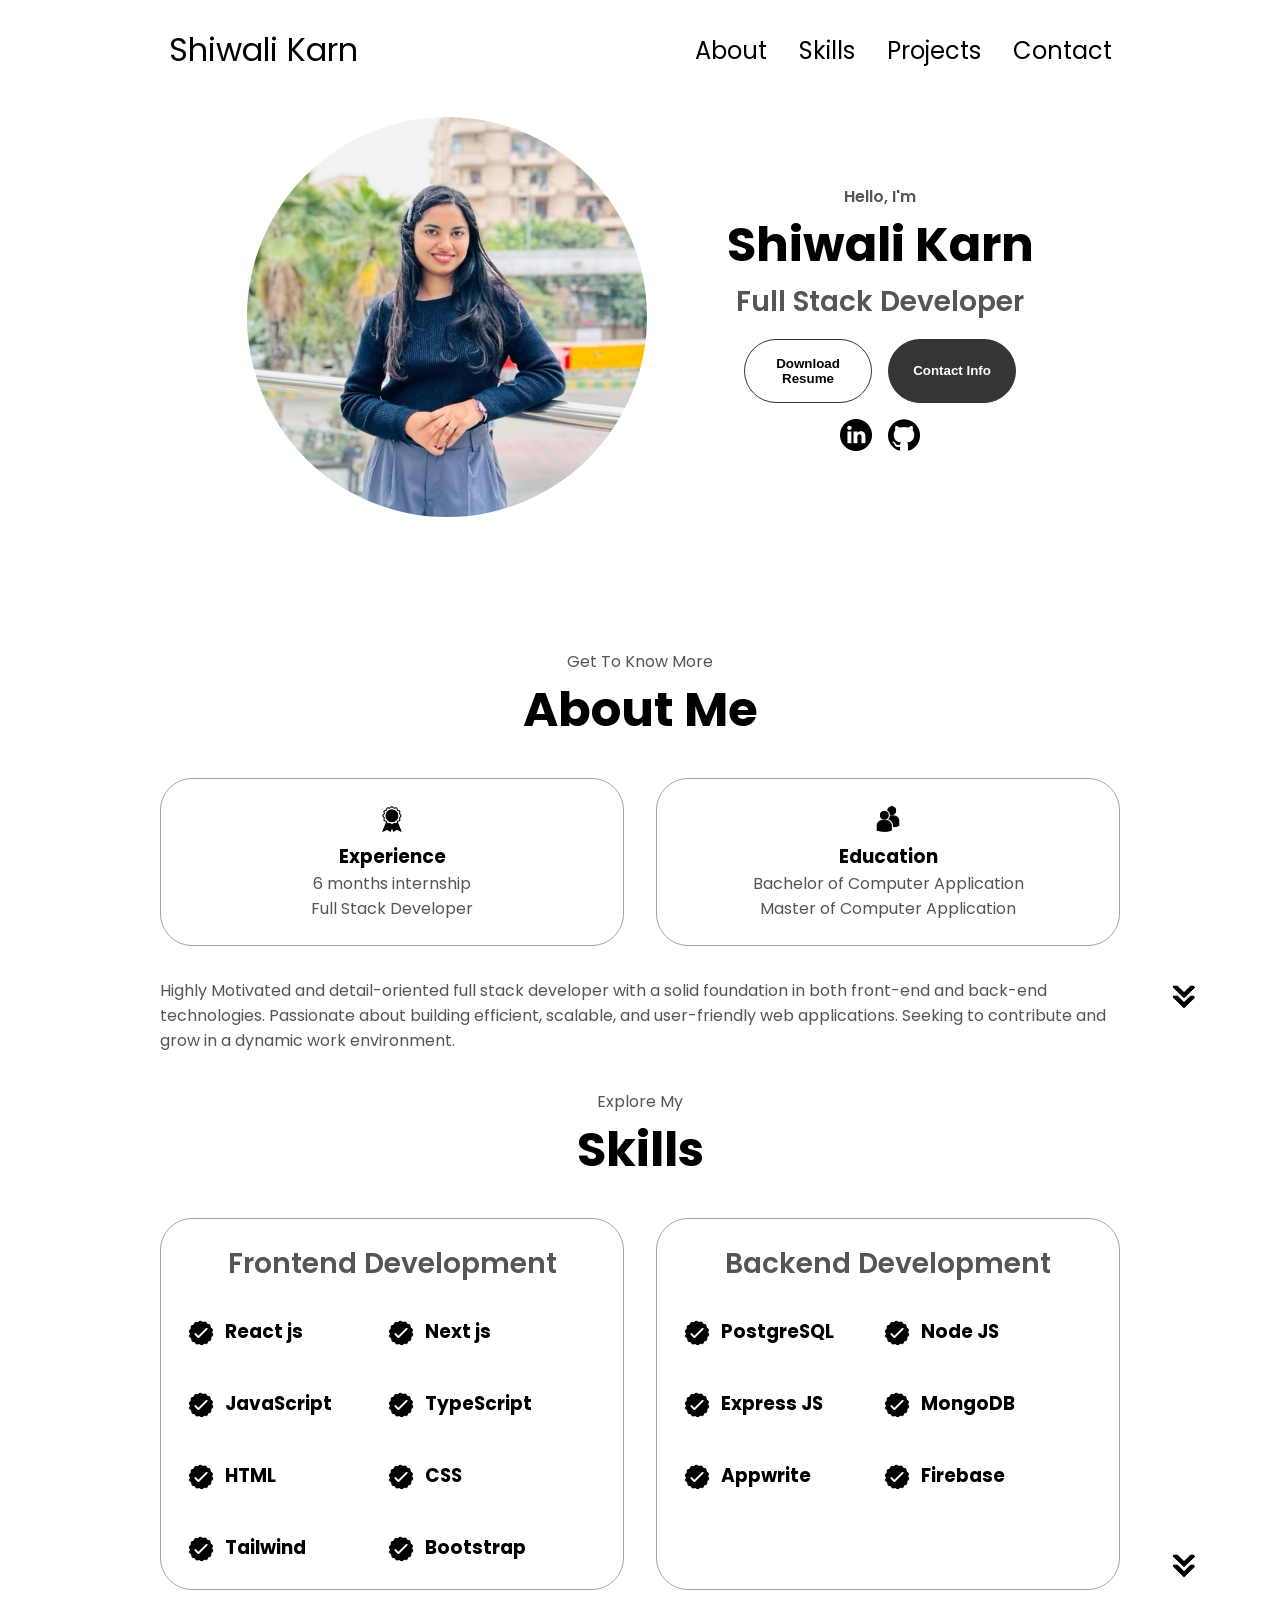
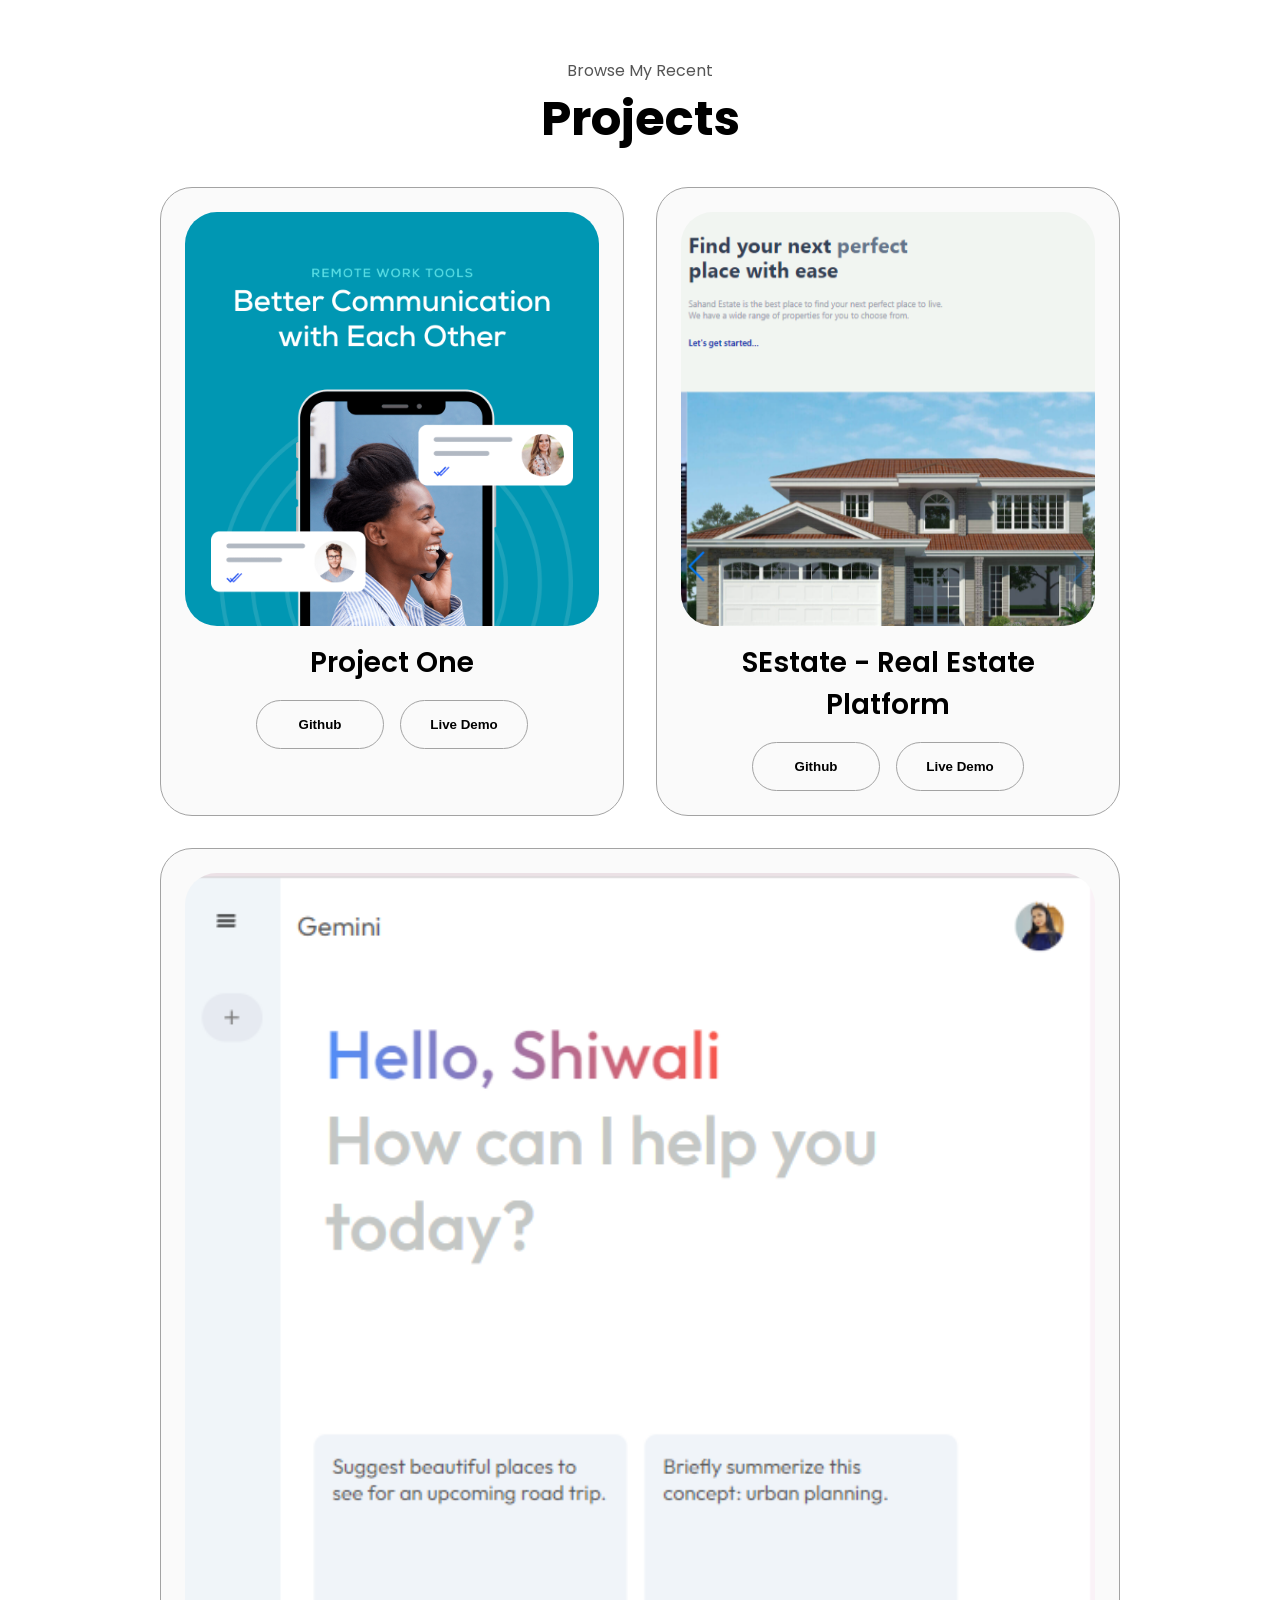
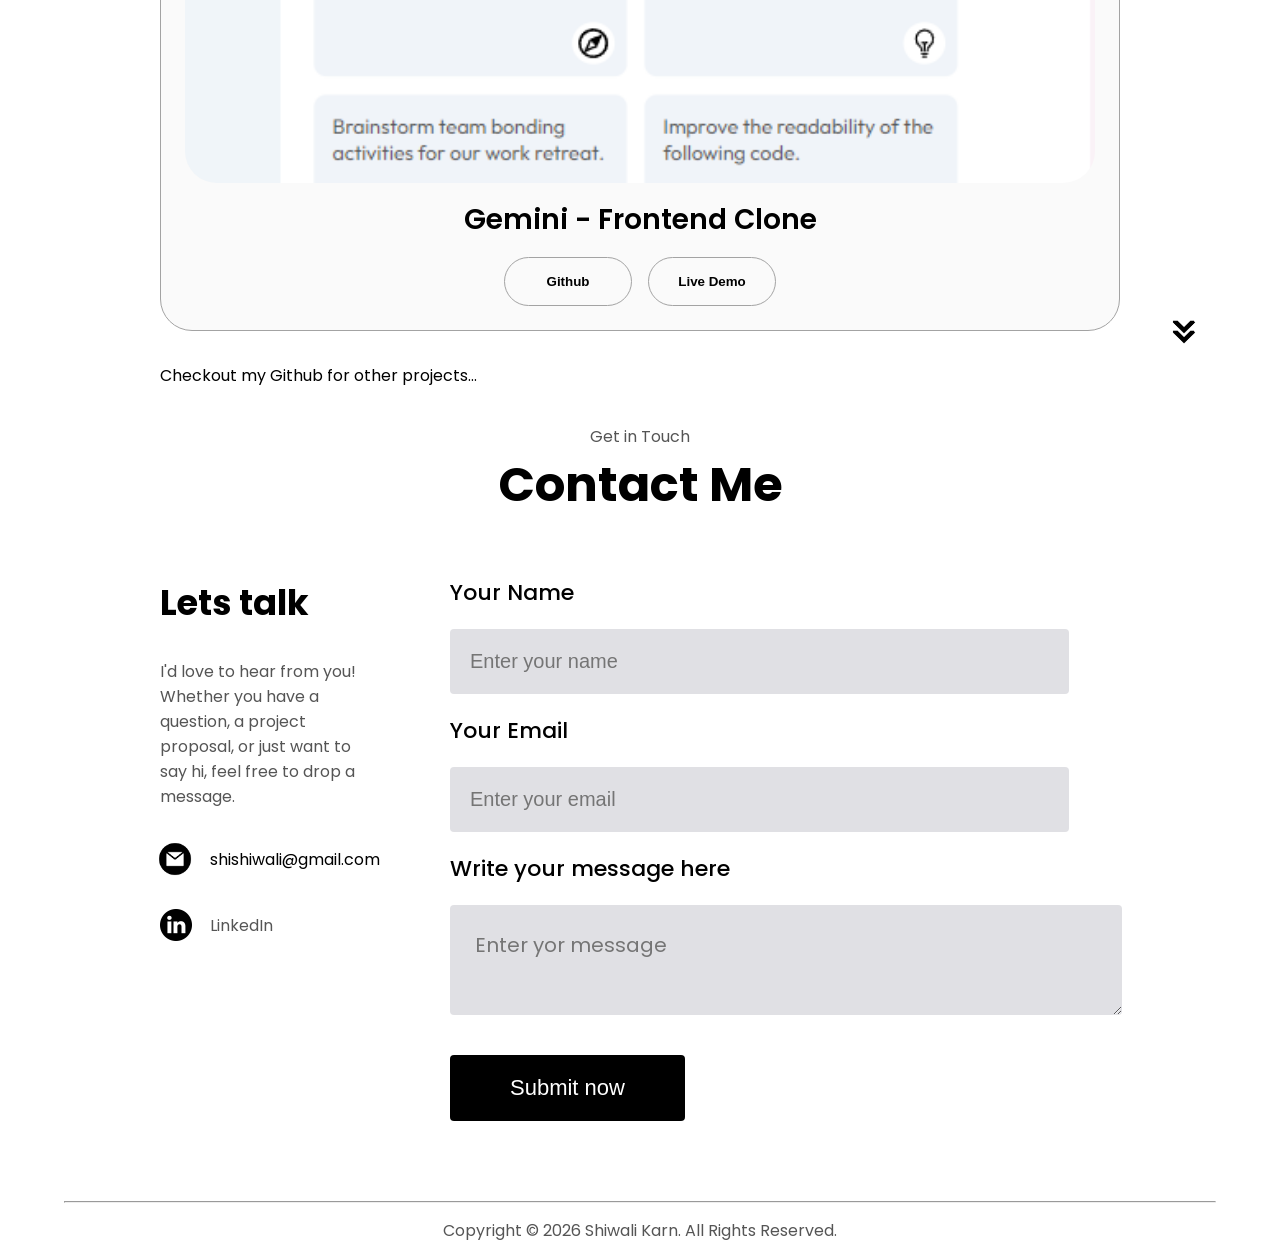
==== commit f449979f: "added projects" ====
--- a/index.html
+++ b/index.html
@@ -213,7 +213,7 @@
           <div class="article-container">
             <img src="./assets/project-2.png" alt="Project 2" class="project-img" />
           </div>
-          <h2 class="experience-sub-title project-title">Project Two</h2>
+          <h2 class="experience-sub-title project-title">SEstate - Real Estate Platform</h2>
           <div class="btn-container">
             <button class="btn btn-color-2 project-btn" onclick="location.href='https://github.com/ShiwaliKarn/real-estate'">
               Github
@@ -227,7 +227,7 @@
           <div class="article-container">
             <img src="./assets/project-3.png" alt="Project 3" class="project-img" />
           </div>
-          <h2 class="experience-sub-title project-title">Project Three</h2>
+          <h2 class="experience-sub-title project-title">Gemini - Frontend Clone</h2>
           <div class="btn-container">
             <button class="btn btn-color-2 project-btn" onclick="location.href='https://github.com/ShiwaliKarn/gemini-clone'">
               Github
@@ -240,6 +240,7 @@
       </div>
     </div>
     <img src="./assets/arrow.png" alt="Arrow icon" class="icon arrow" onclick="location.href='./#contact'" />
+    <a href="https://github.com/ShiwaliKarn" target="_blank">Checkout my Github for other projects...</a>
   </section>
   <section id="contact">
     <p class="section__text__p1">Get in Touch</p>
--- a/style.css
+++ b/style.css
@@ -306,7 +306,7 @@
 
 .project-img {
   border-radius: 2rem;
-  width: 90%;
+  width: 100%;
   height: 90%;
 }
 
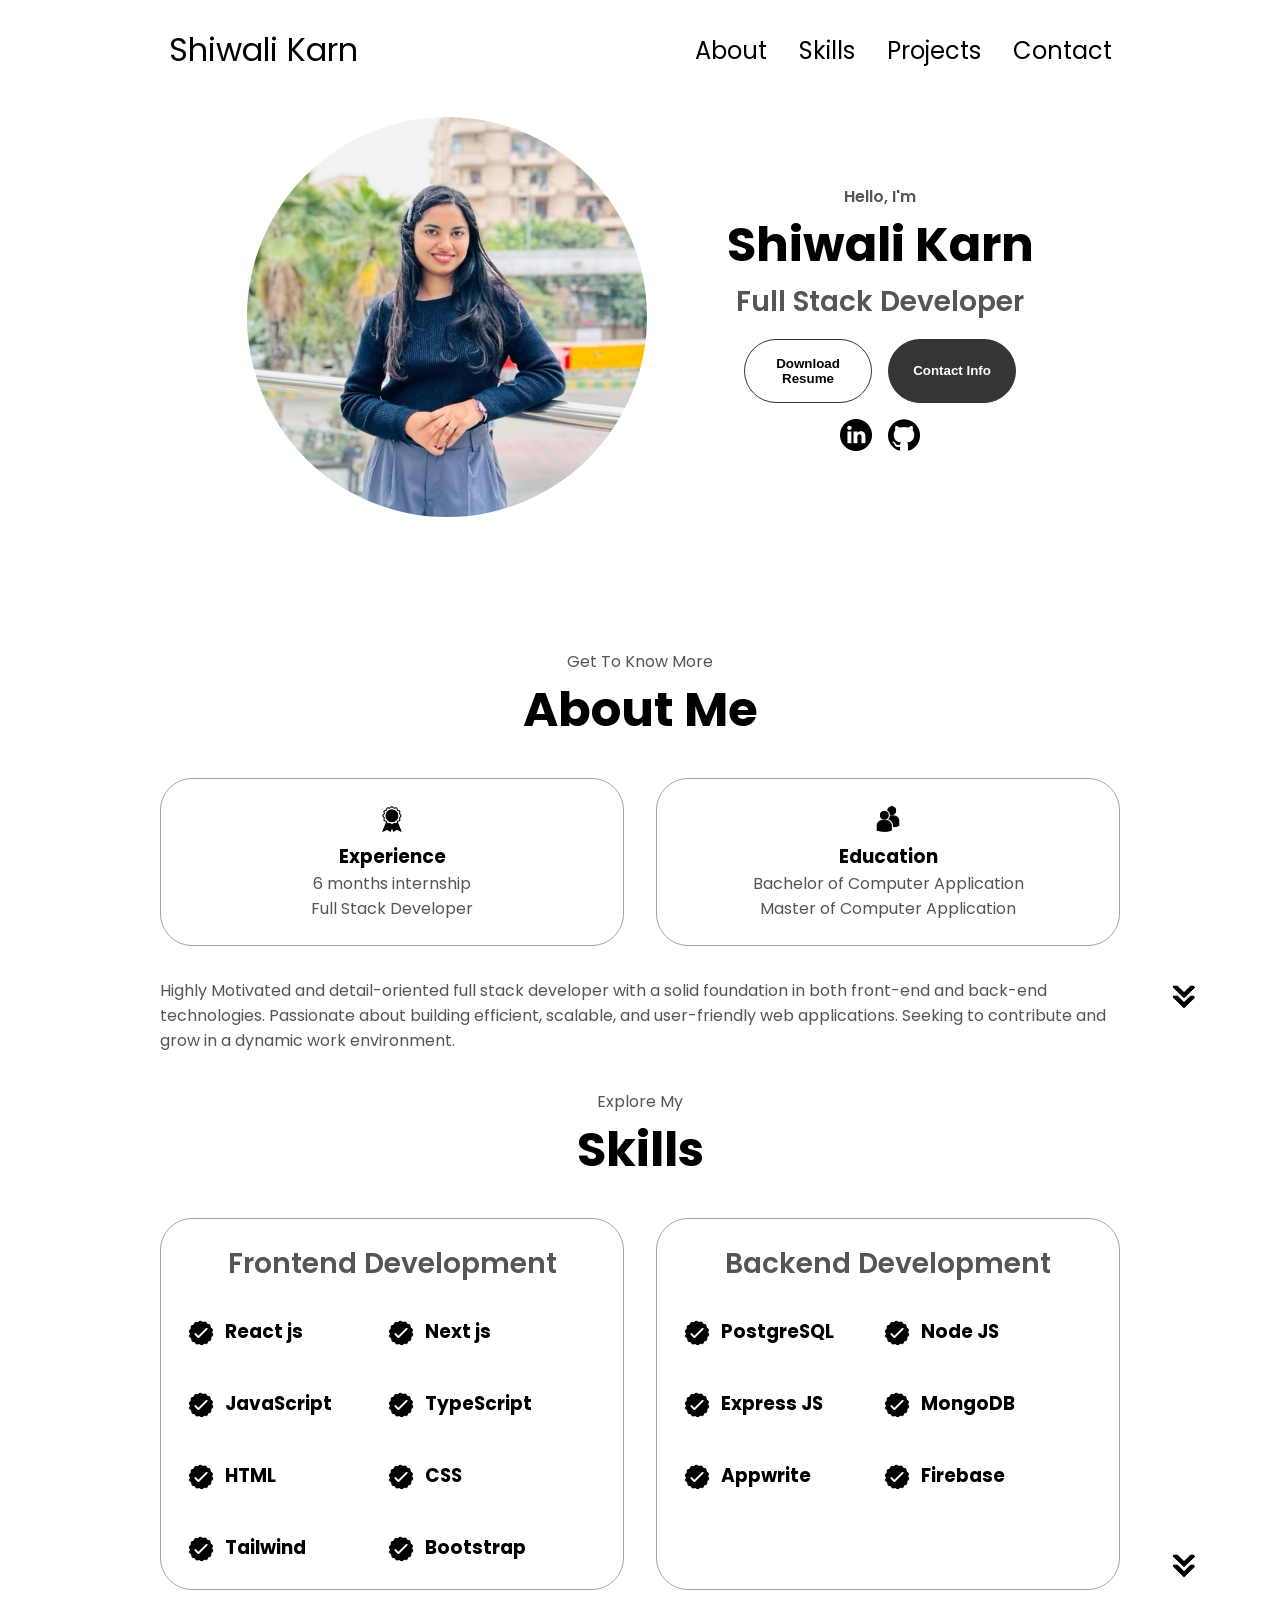
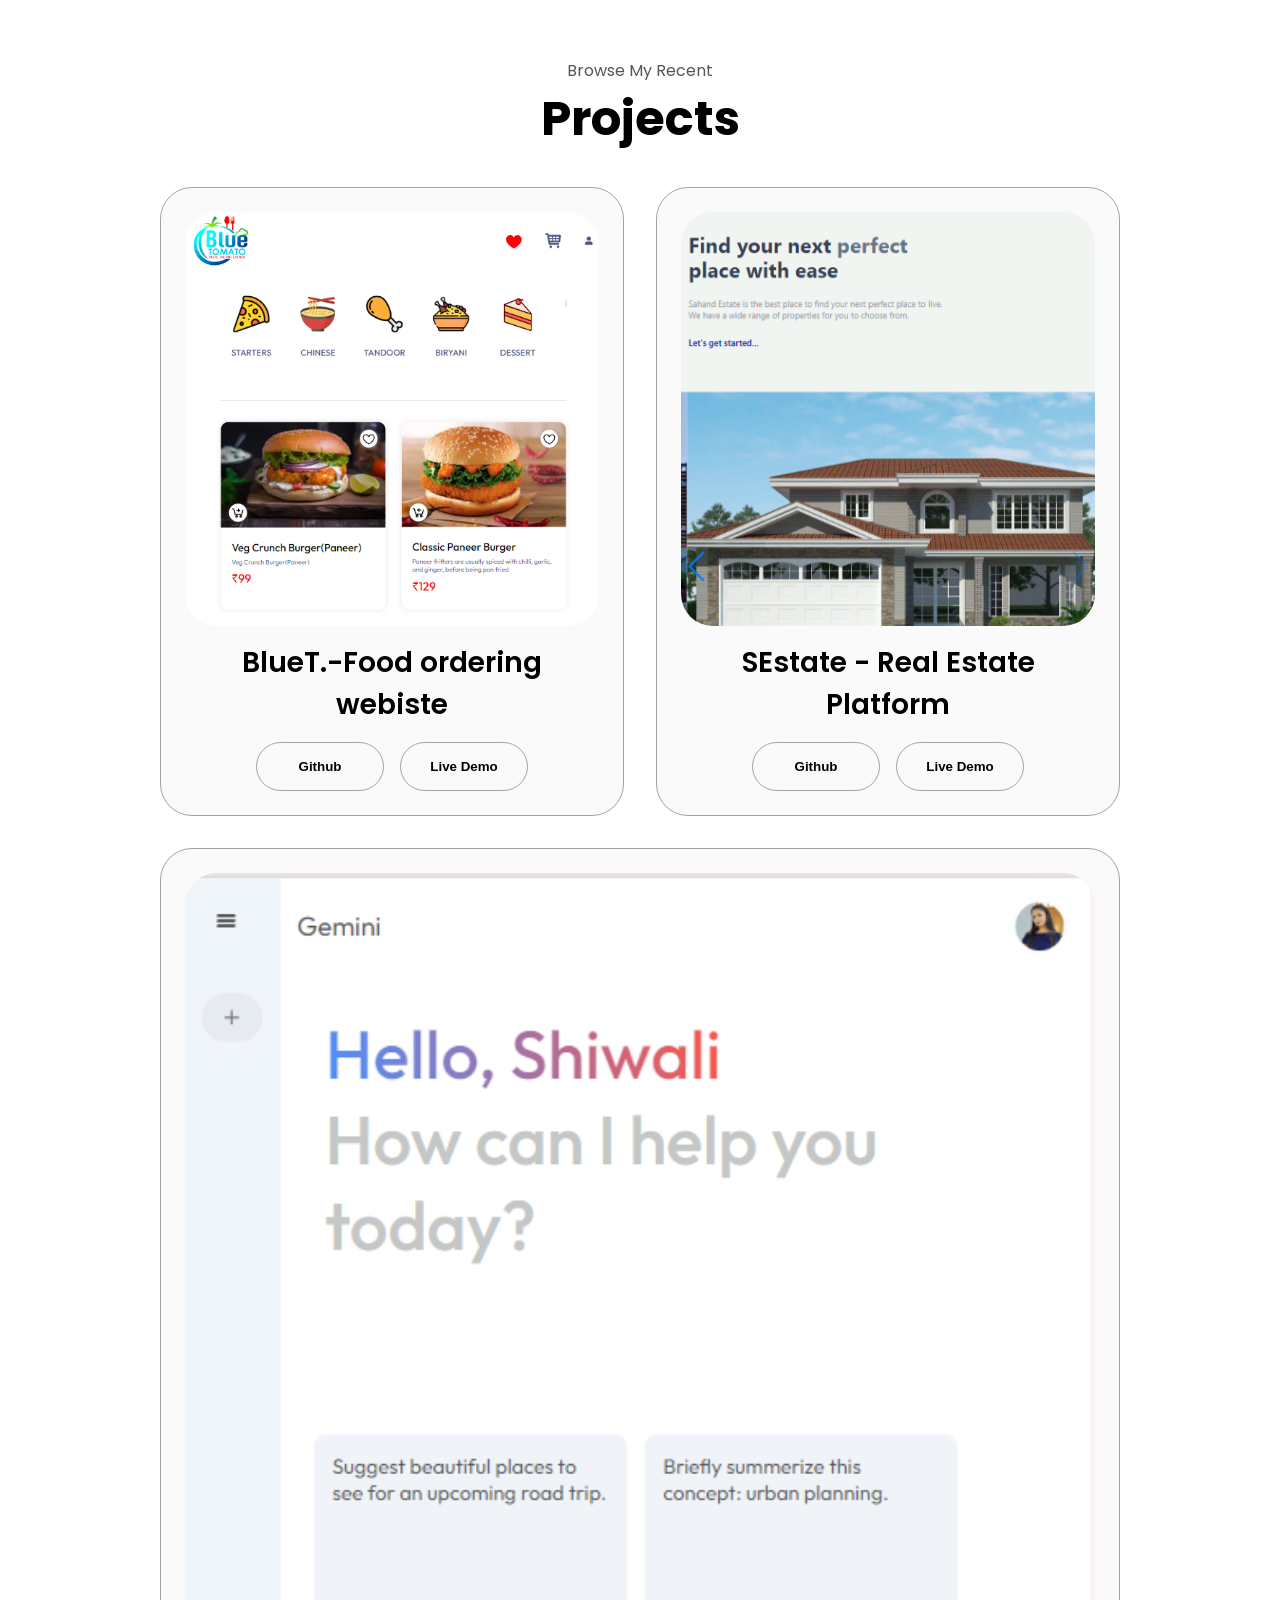
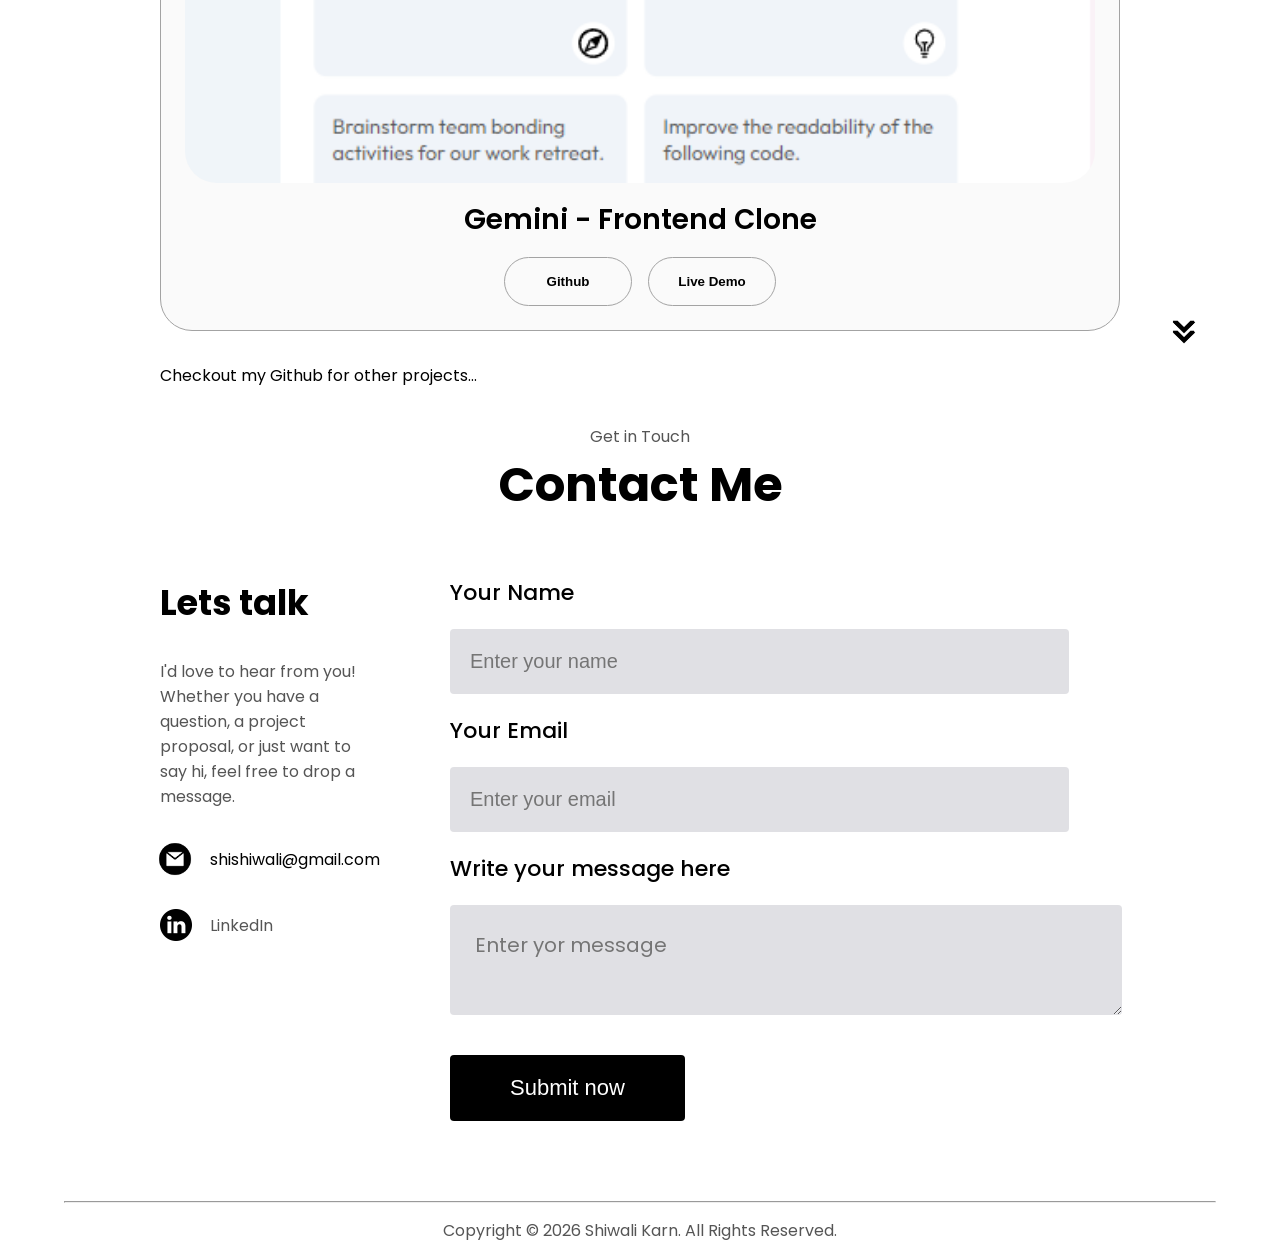
==== commit d0992564: "done" ====
--- a/index.html
+++ b/index.html
@@ -19,7 +19,9 @@
         <li><a href="#experience">Skills</a></li>
         <li><a href="#projects">Projects</a></li>
         <li><a href="#contact">Contact</a></li>
+
       </ul>
+
     </div>
   </nav>
 
@@ -199,7 +201,7 @@
           <div class="article-container">
             <img src="./assets/project-1.png" alt="Project 1" class="project-img" />
           </div>
-          <h2 class="experience-sub-title project-title">Project One</h2>
+          <h2 class="experience-sub-title project-title">BlueT.-Food ordering webiste</h2>
           <div class="btn-container">
             <button class="btn btn-color-2 project-btn" onclick="location.href='https://github.com/ShiwaliKarn/blue-tomato'">
               Github
--- a/style.css
+++ b/style.css
@@ -438,3 +438,8 @@
 #copyright {
   padding: 15px 0;
 }
+
+#moon {
+  width: 30px;
+  cursor: pointer;
+}
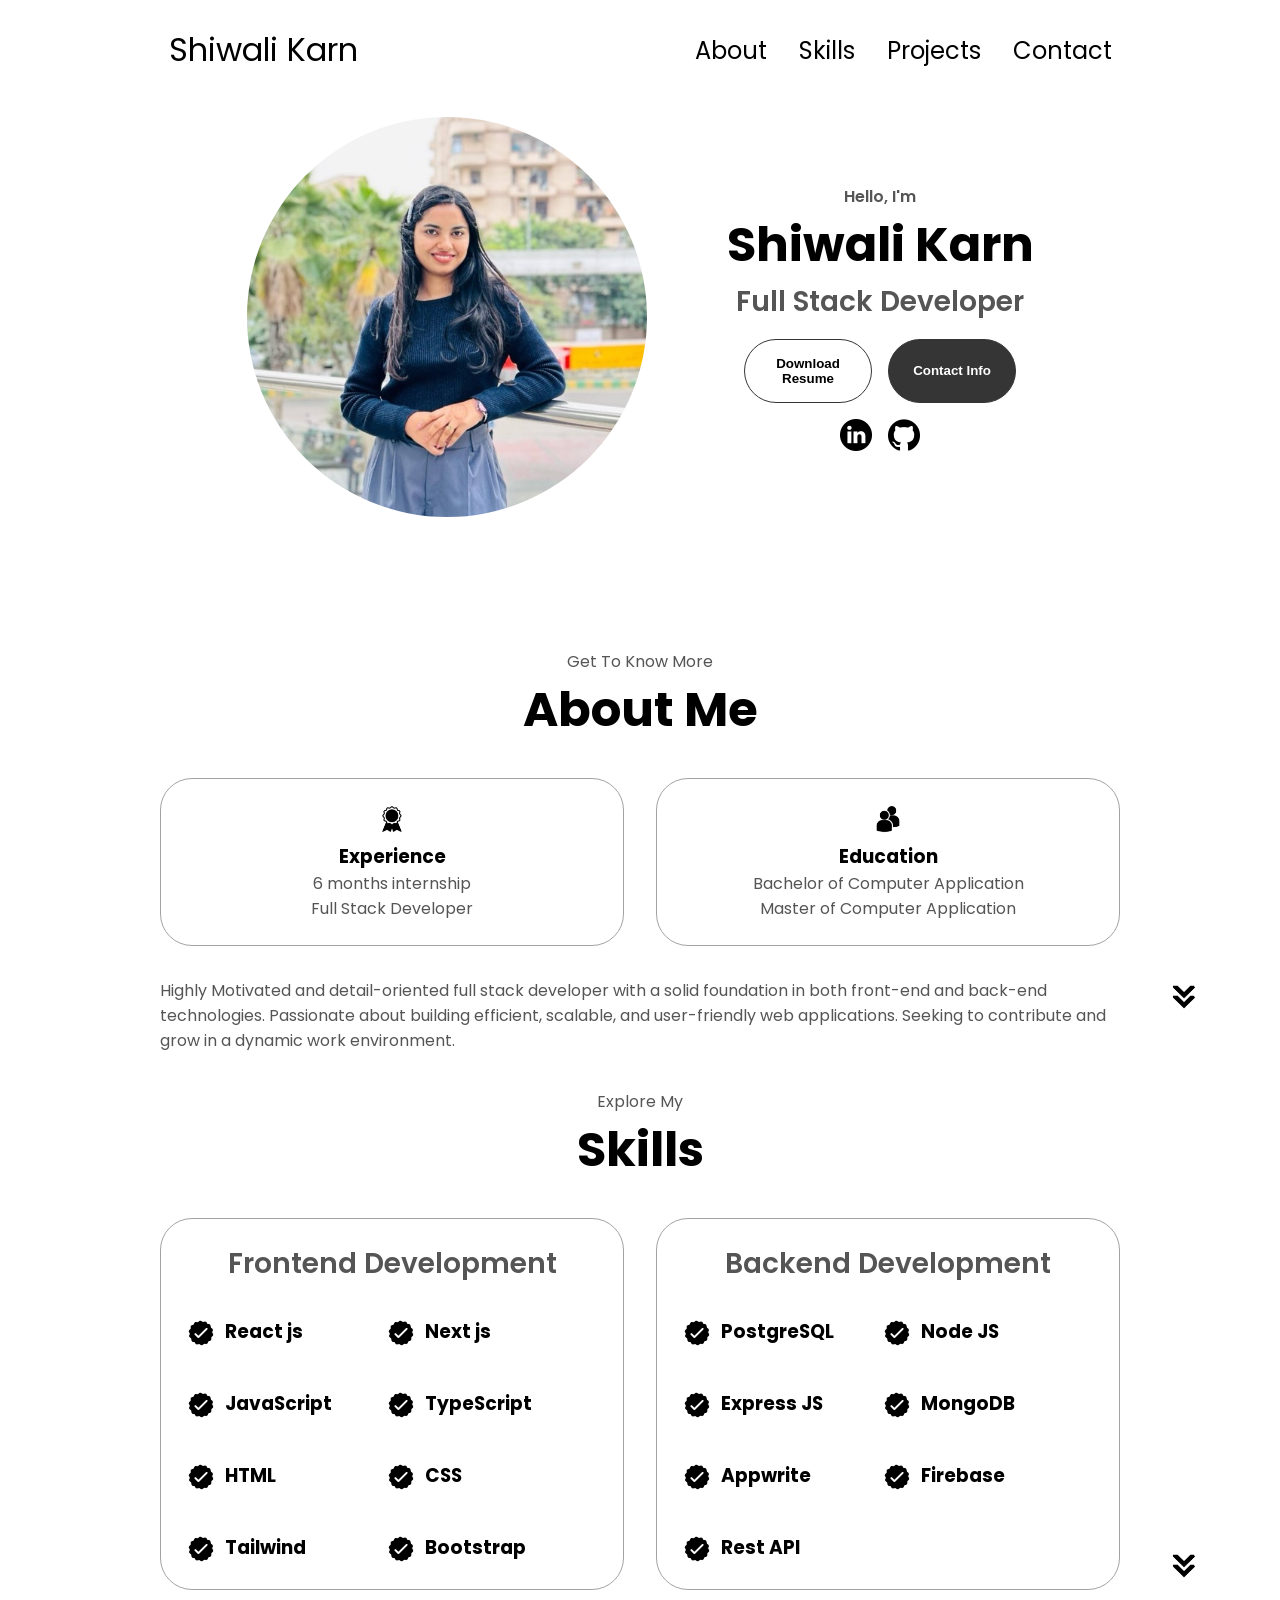
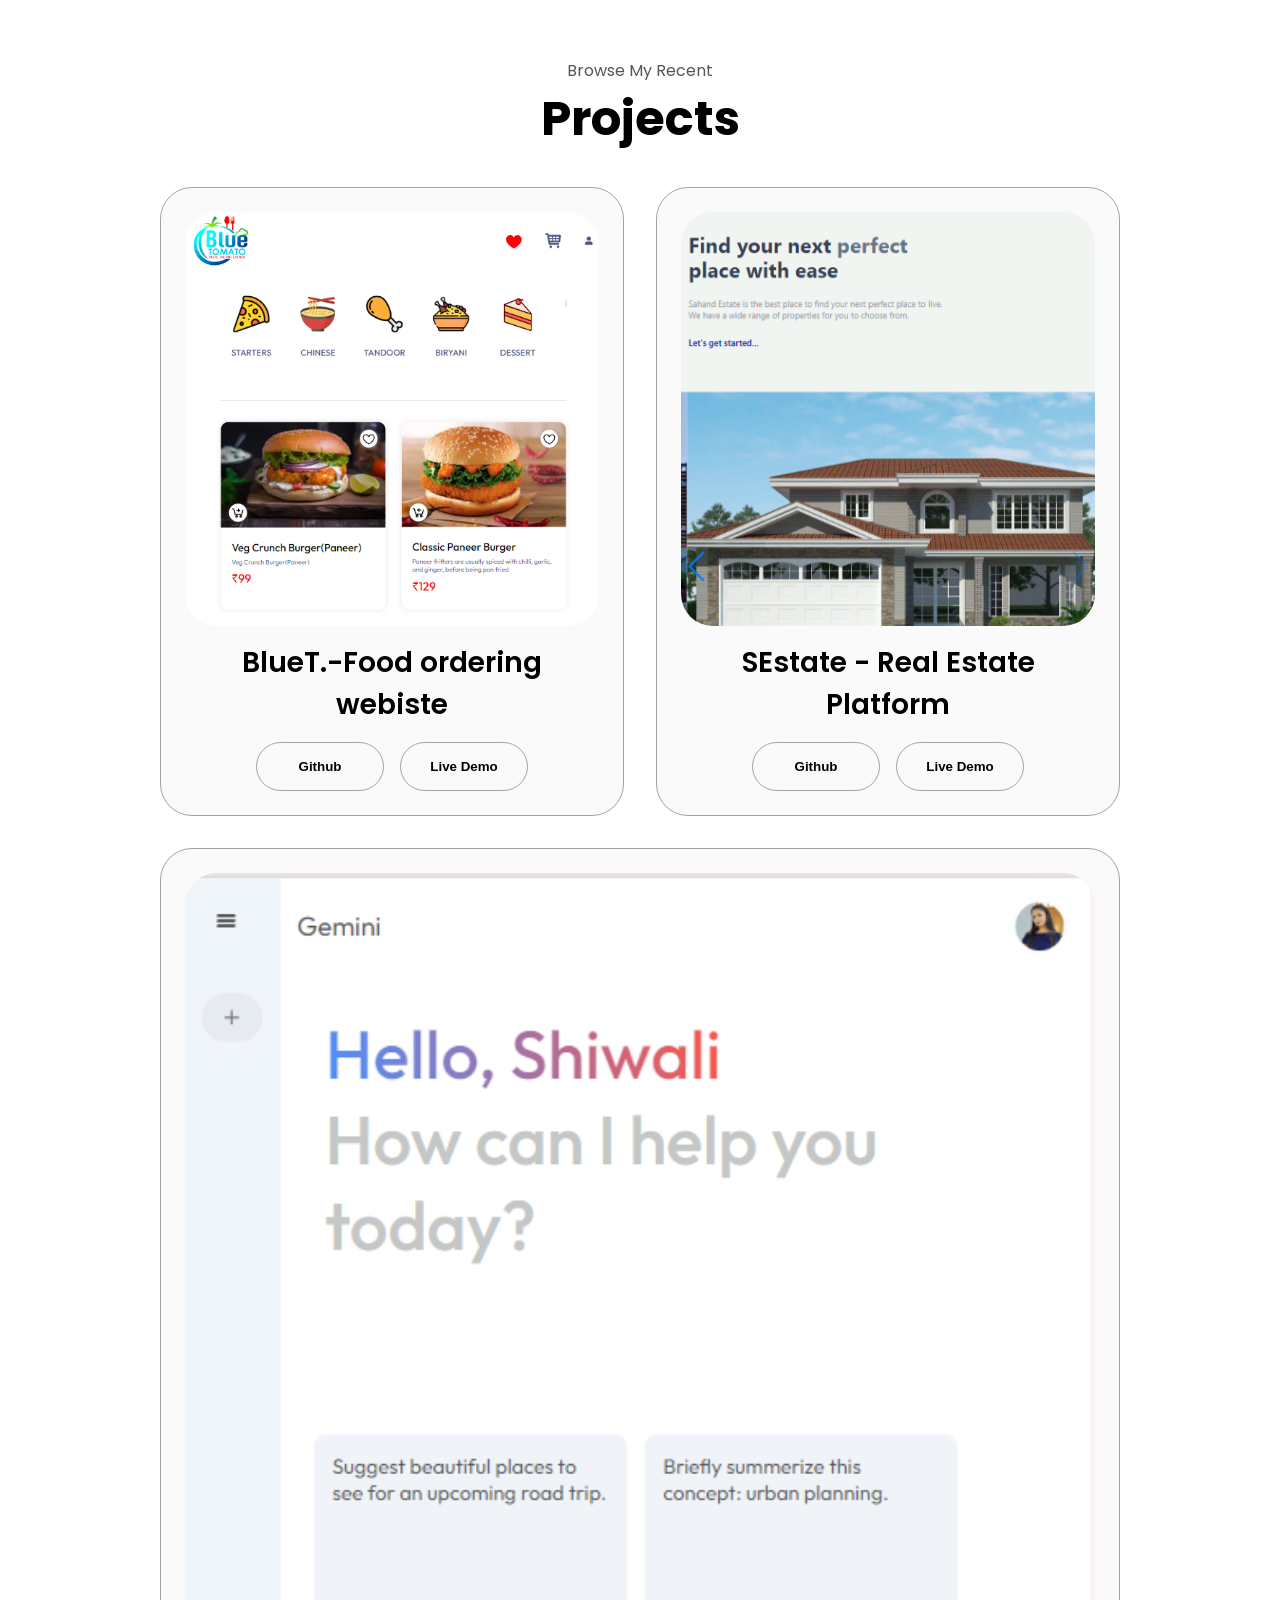
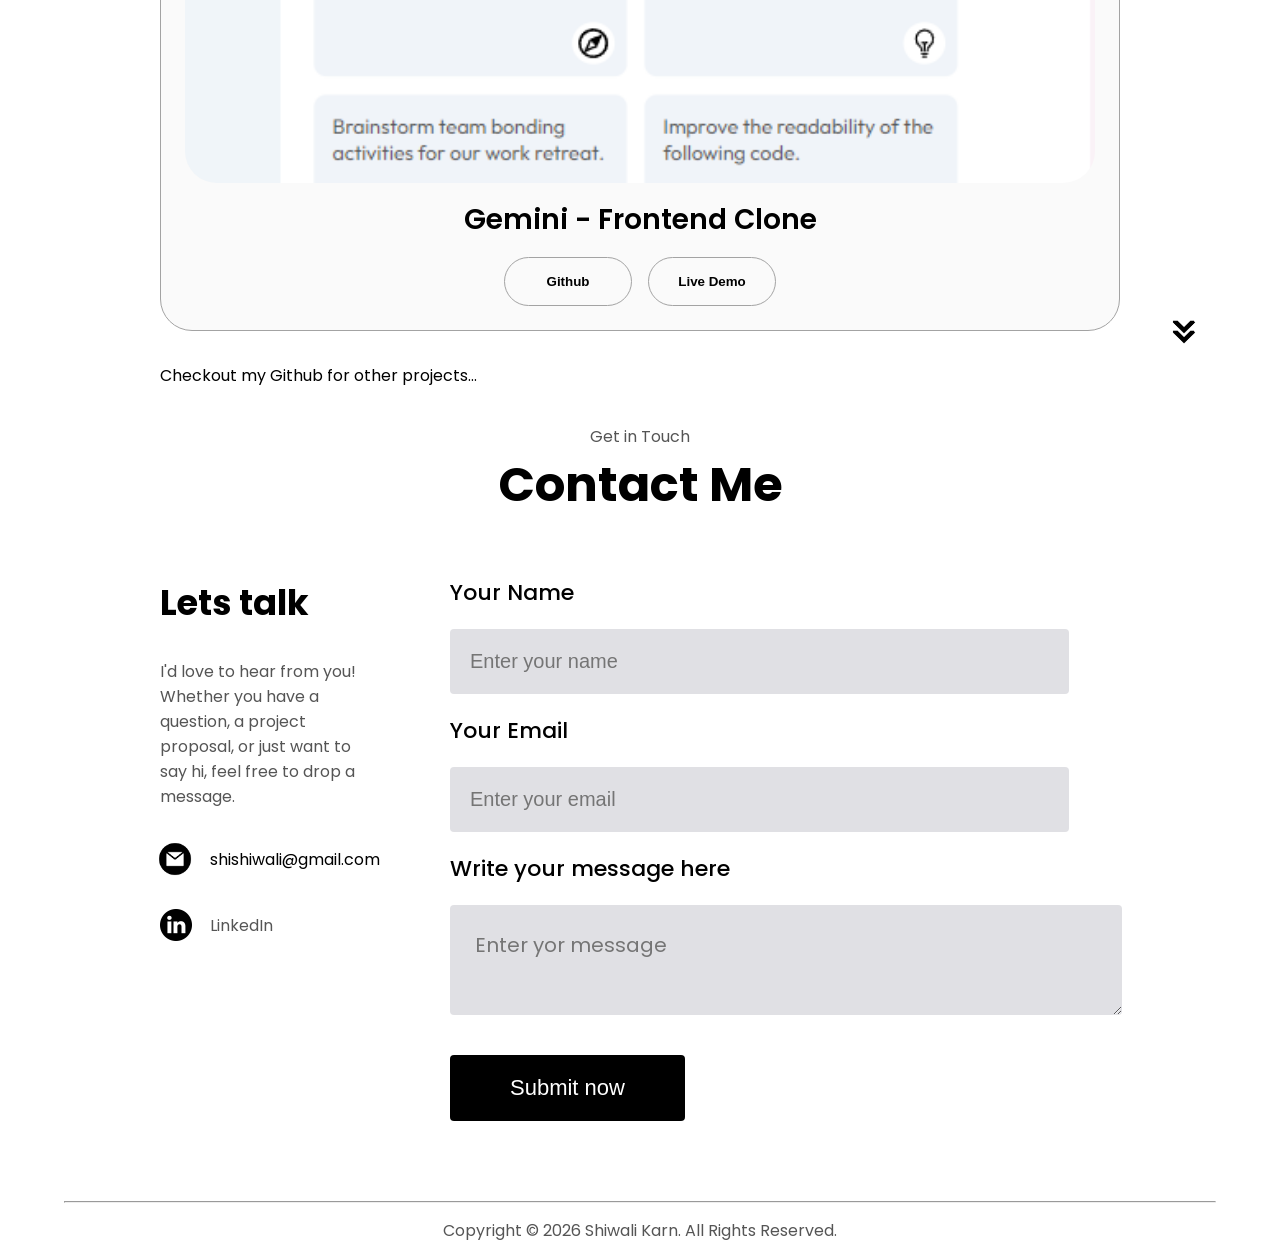
==== commit dcfdc683: "add rest api in skill" ====
--- a/index.html
+++ b/index.html
@@ -34,7 +34,7 @@
       <h1 class="title">Shiwali Karn</h1>
       <p class="section__text__p2">Full Stack Developer</p>
       <div class="btn-container">
-        <button class="btn btn-color-2" onclick="window.open('./assets/resume-example.pdf')">
+        <button class="btn btn-color-2" onclick="window.open('./assets/Shiwali_Karn_Resume.pdf')">
           Download Resume
         </button>
         <button class="btn btn-color-1" onclick="location.href='./#contact'">
@@ -185,7 +185,13 @@
 
               </div>
             </article>
-
+            <article>
+              <img src="./assets/checkmark.png" alt="Experience icon" class="icon" />
+              <div>
+                <h3>Rest API</h3>
+
+              </div>
+            </article>
           </div>
         </div>
       </div>
--- a/mediaqueries.css
+++ b/mediaqueries.css
@@ -12,7 +12,6 @@
 }
 
 @media (max-width: 1200px) {
-
   #experience,
   .experience-details-container {
     margin-top: 2rem;
@@ -35,28 +34,26 @@
     width: 275px;
     height: 275px;
     margin: 0 auto 2rem;
+    padding-top: 30px;
   }
   .about-containers {
     margin-top: 0;
   }
 }
-@media (max-width: 1110px){
-.contact-div{
-  flex-direction: column;
-}
-.contact-right input{
-  width: 70%;
-}
-.contact-right textarea{
-  width:84%;
-}
+@media (max-width: 1110px) {
+  .contact-div {
+    flex-direction: column;
+  }
+  .contact-right input {
+    width: 70%;
+  }
+  .contact-right textarea {
+    width: 84%;
+  }
 }
 
-
 @media (max-width: 600px) {
-
   #profile {
-
     margin-bottom: 0;
     padding-top: 83px;
   }
@@ -83,7 +80,7 @@
     font-size: 1.25rem;
   }
   .logo {
-   display: none;
+    display: none;
   }
 
   .section__pic-container {
@@ -100,6 +97,4 @@
   .text-container {
     text-align: justify;
   }
-
-
 }
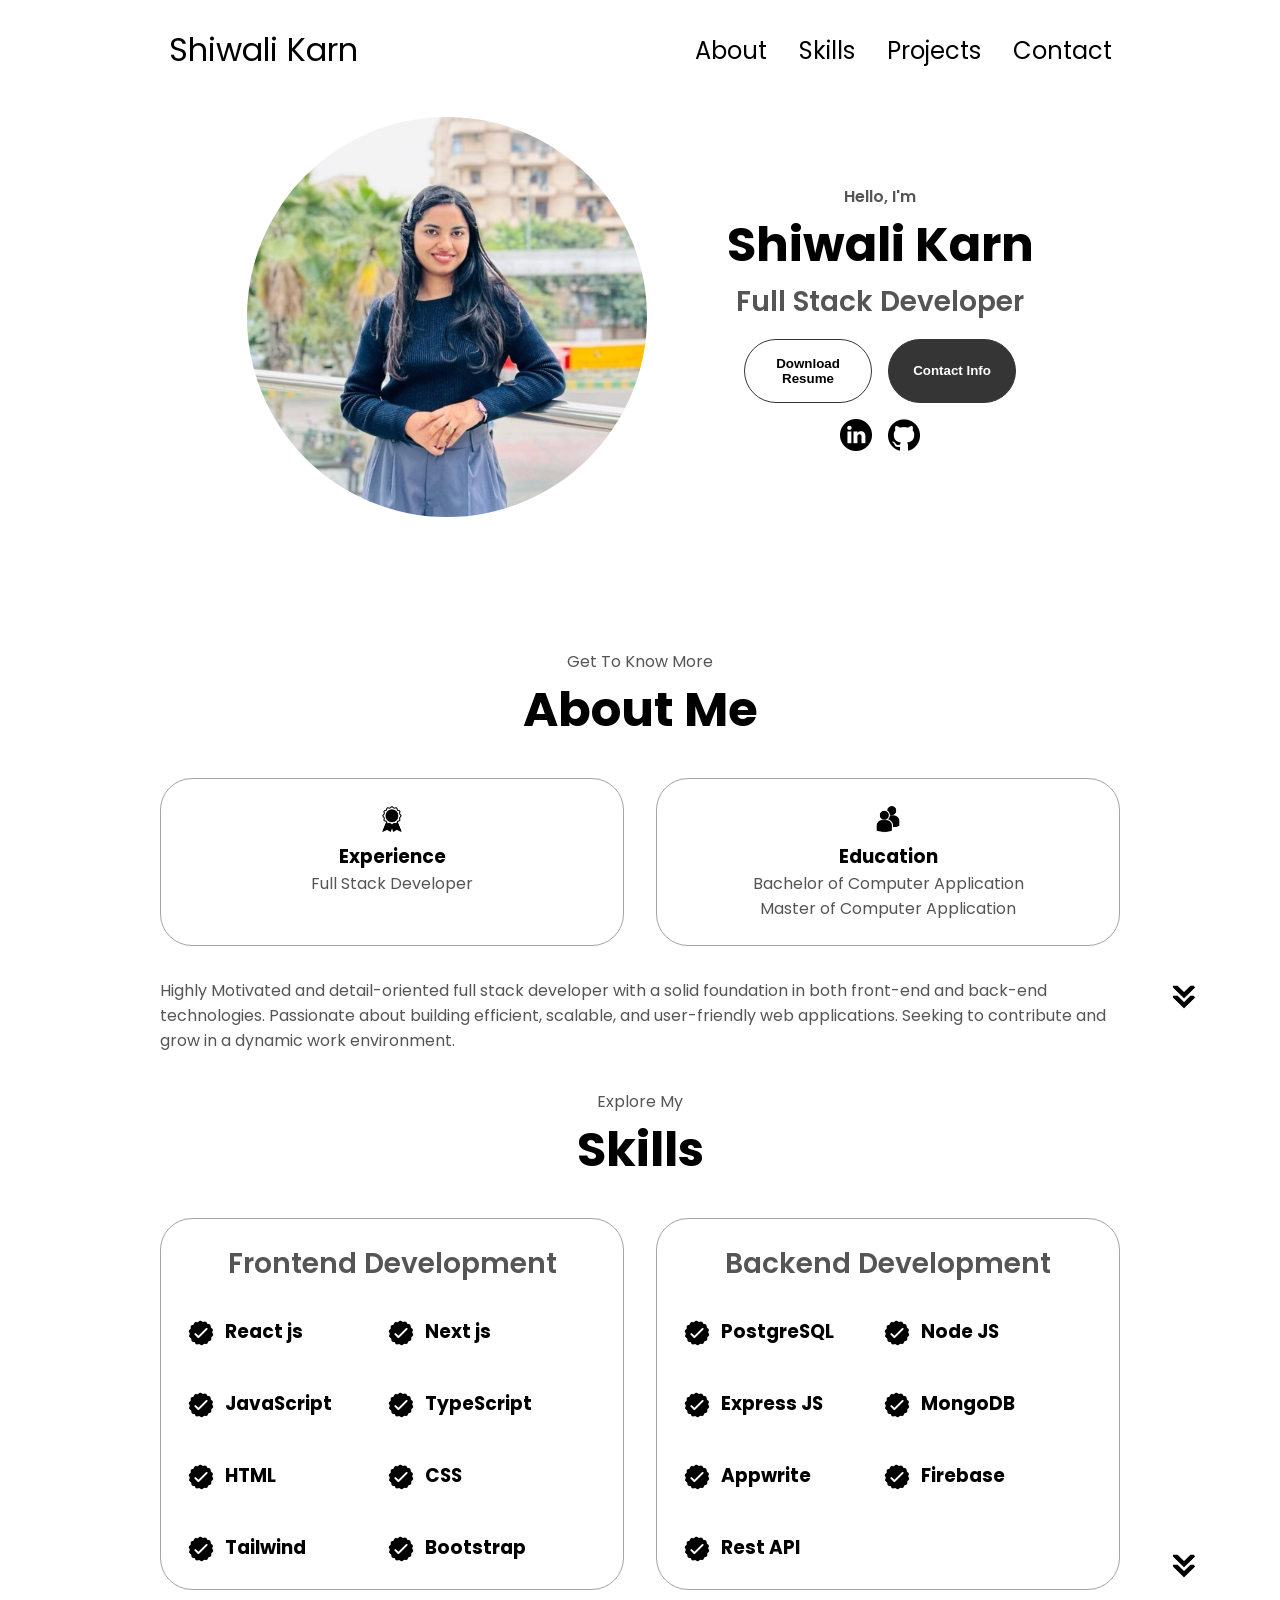
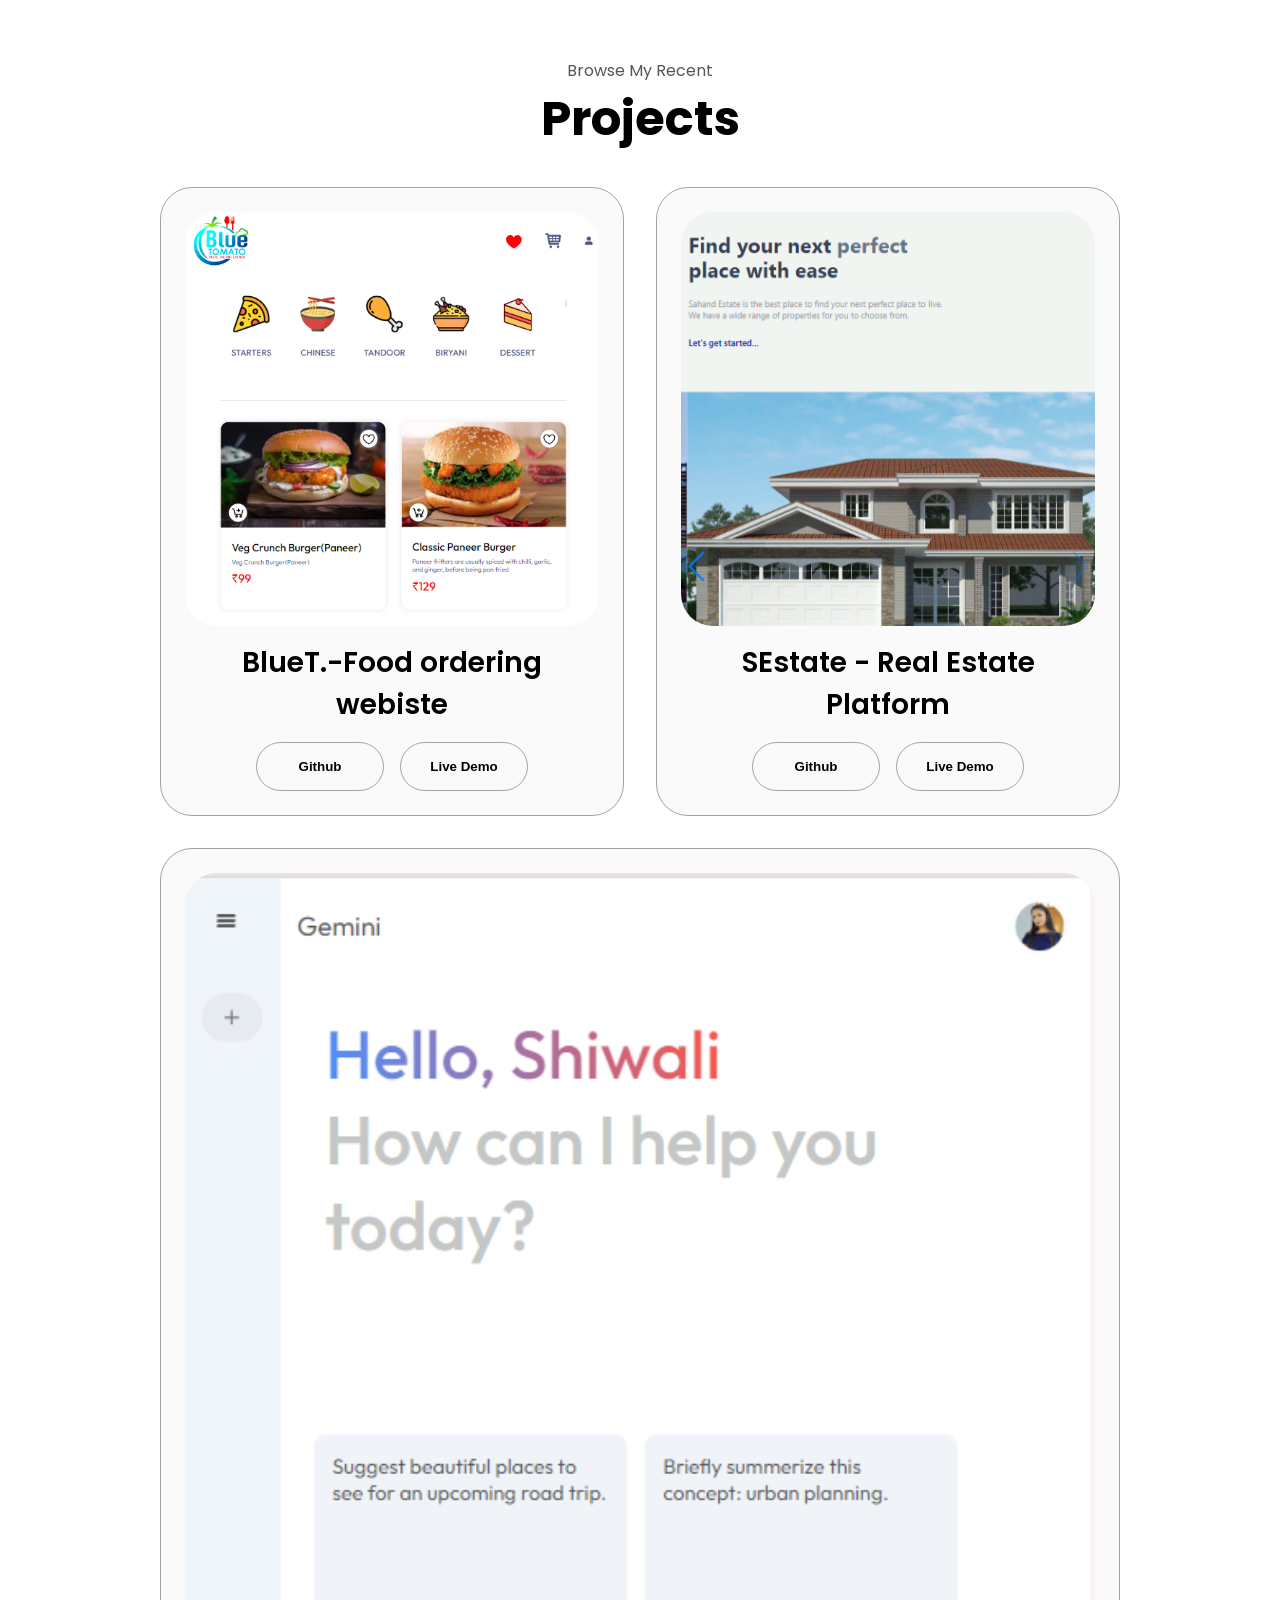
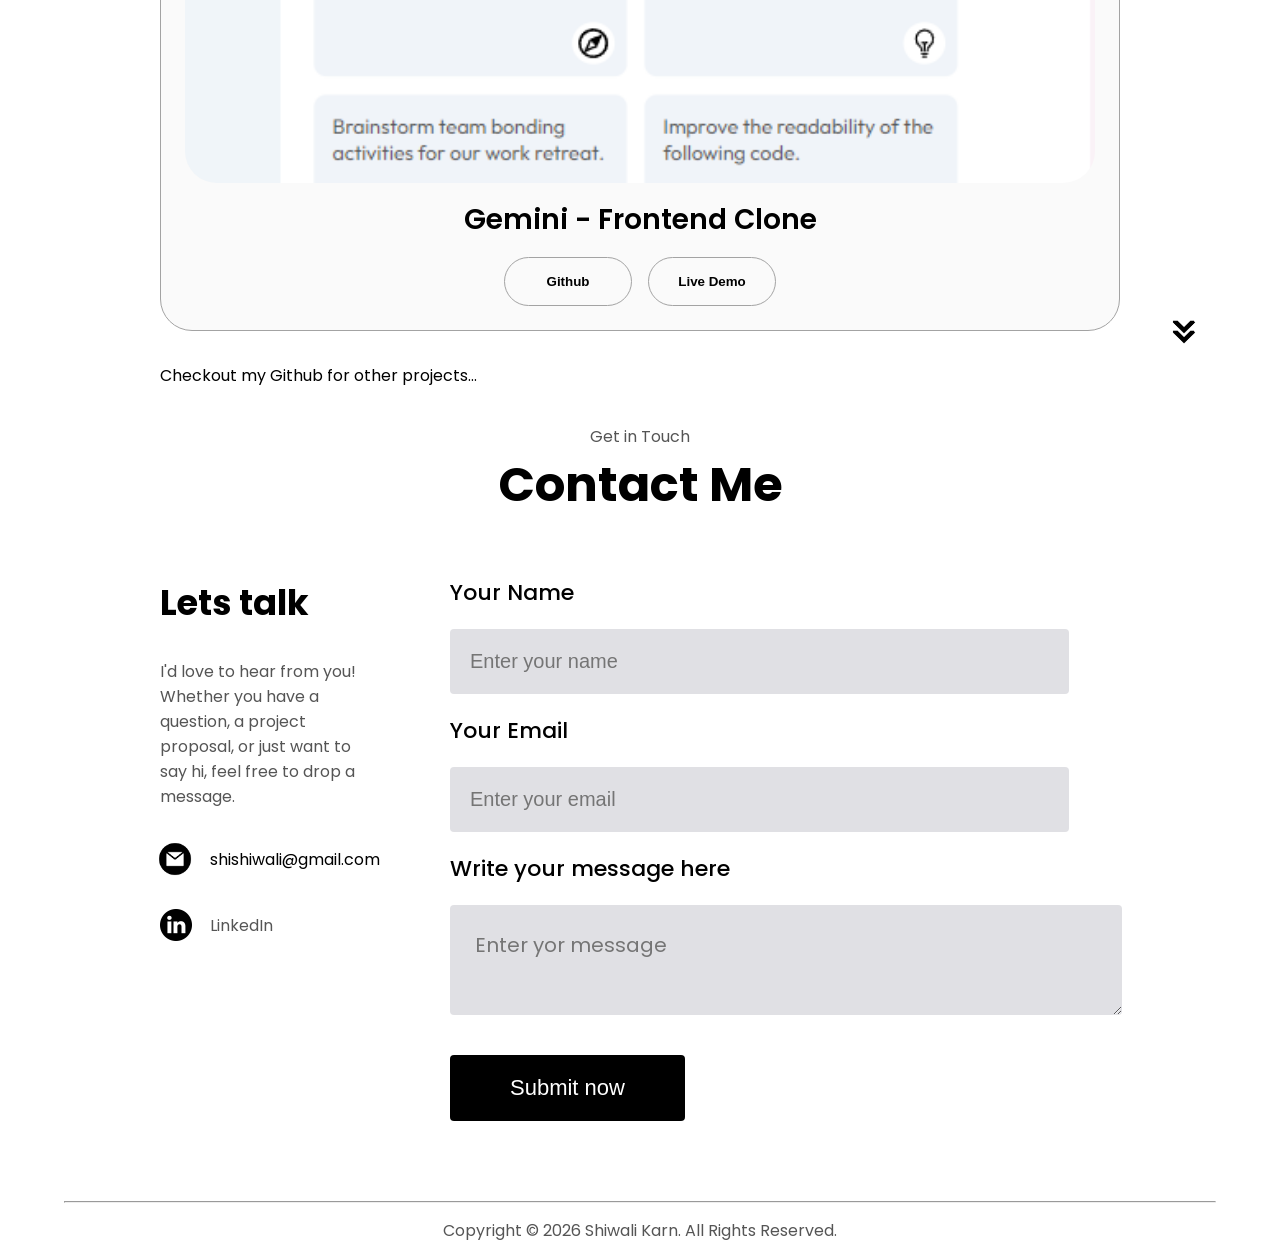
==== commit 4615ed10: "experience" ====
--- a/index.html
+++ b/index.html
@@ -57,7 +57,7 @@
         <div class="details-container">
           <img src="./assets/experience.png" alt="Experience icon" class="icon" />
           <h3>Experience</h3>
-          <p>6 months internship<br />Full Stack Developer</p>
+          <p>Full Stack Developer</p>
         </div>
         <div class="details-container">
           <img src="./assets/education.png" alt="Education icon" class="icon" />
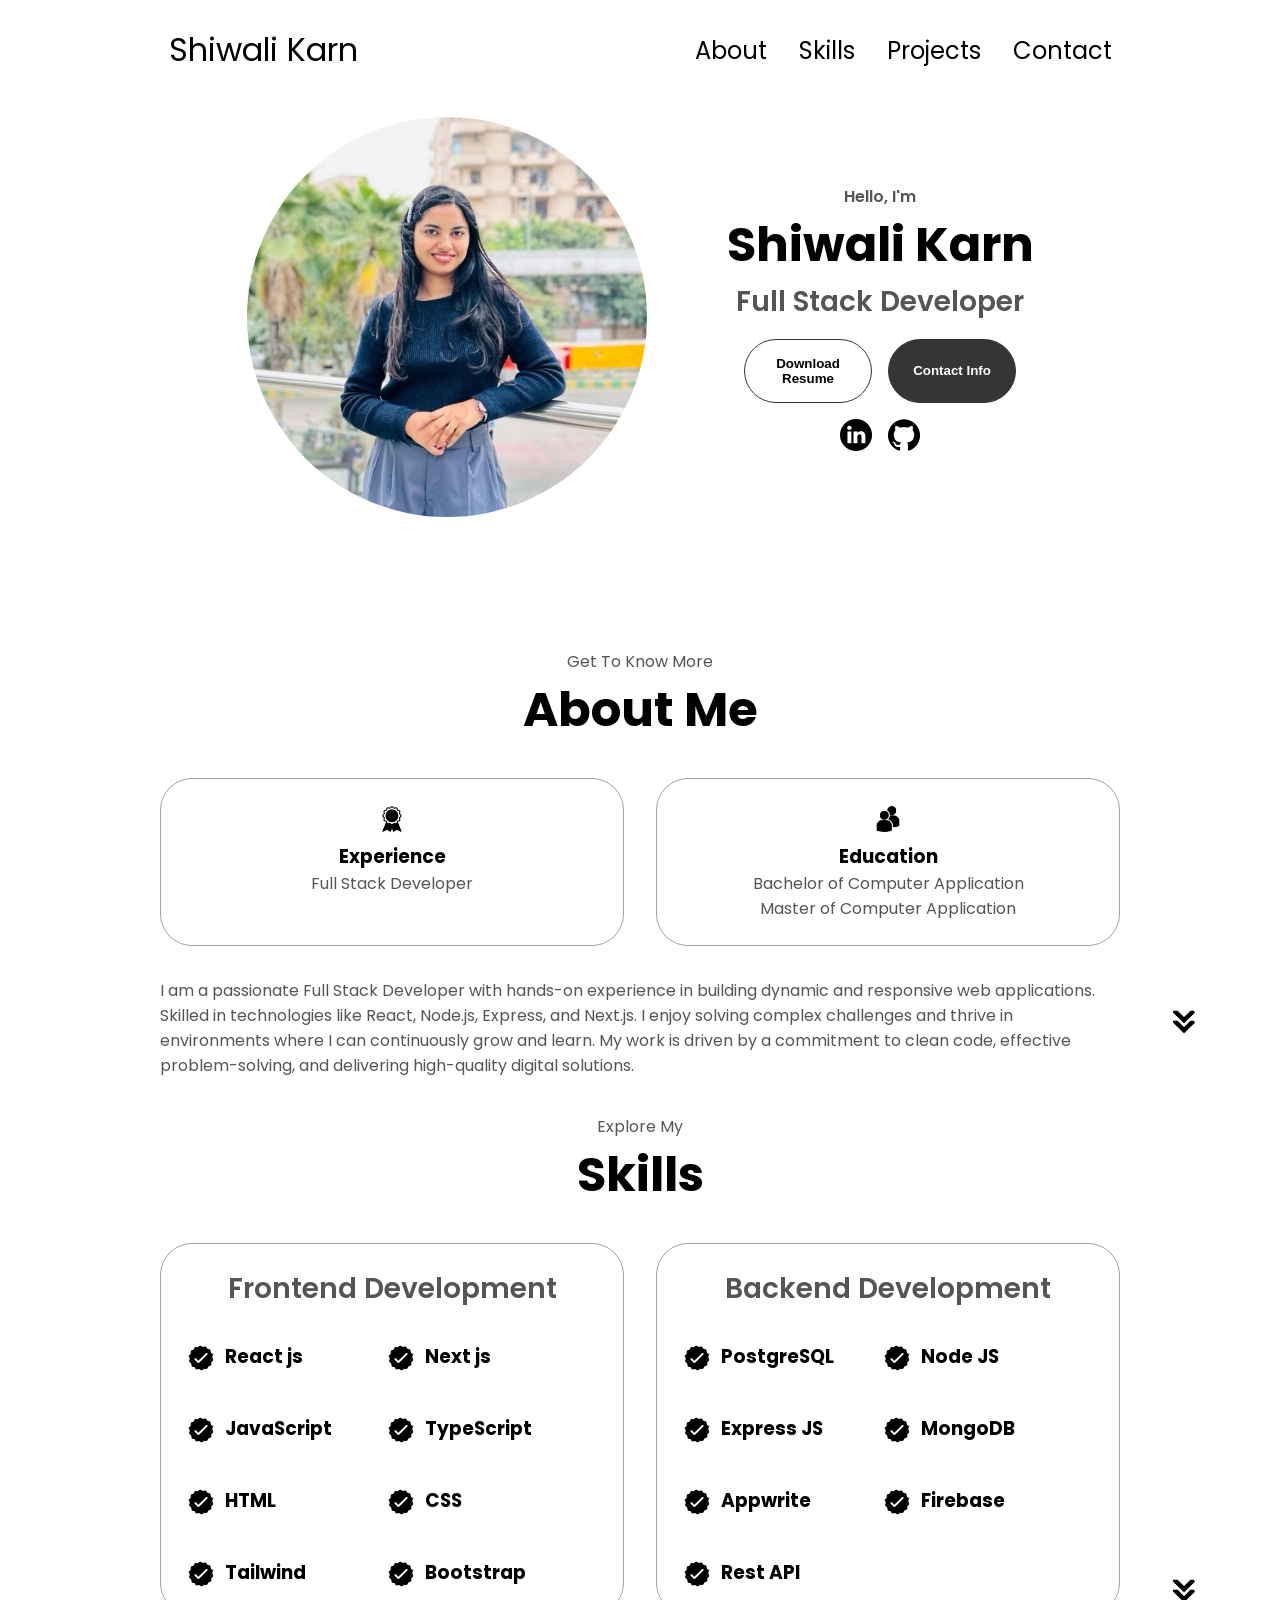
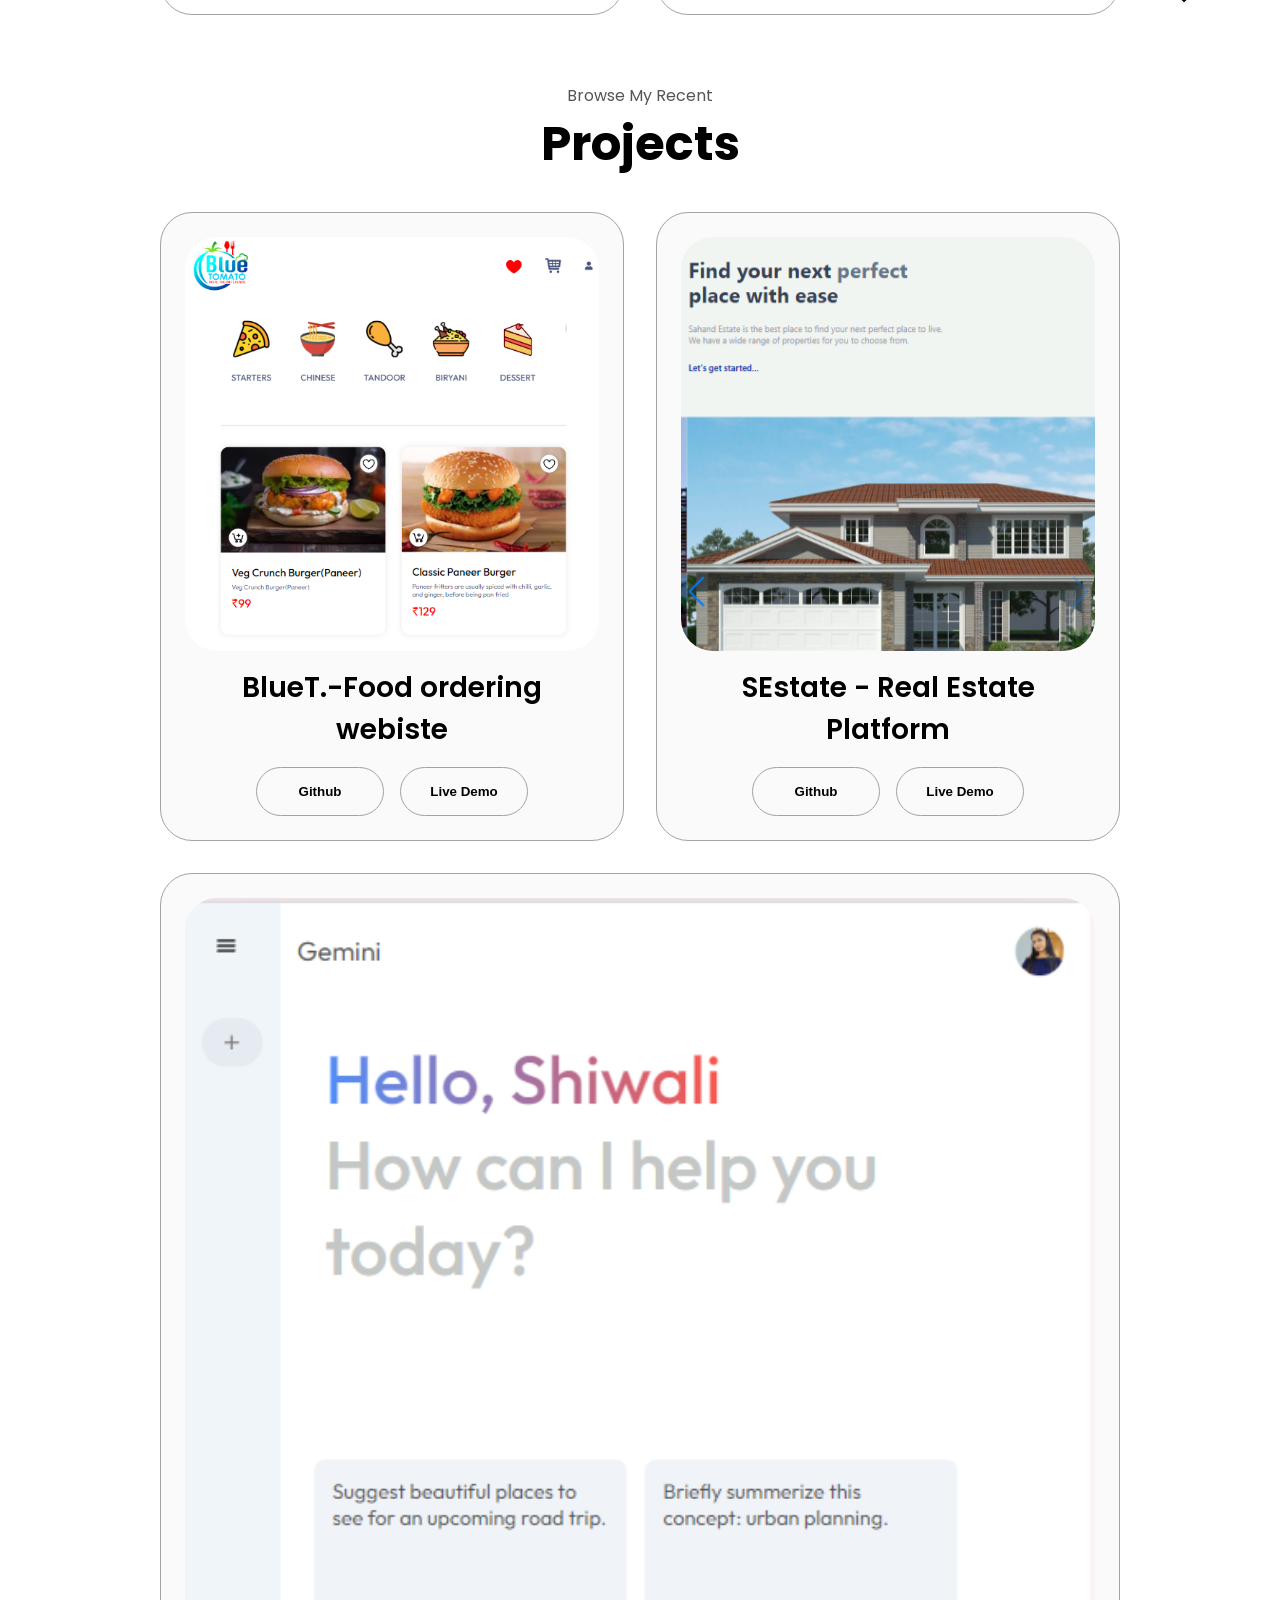
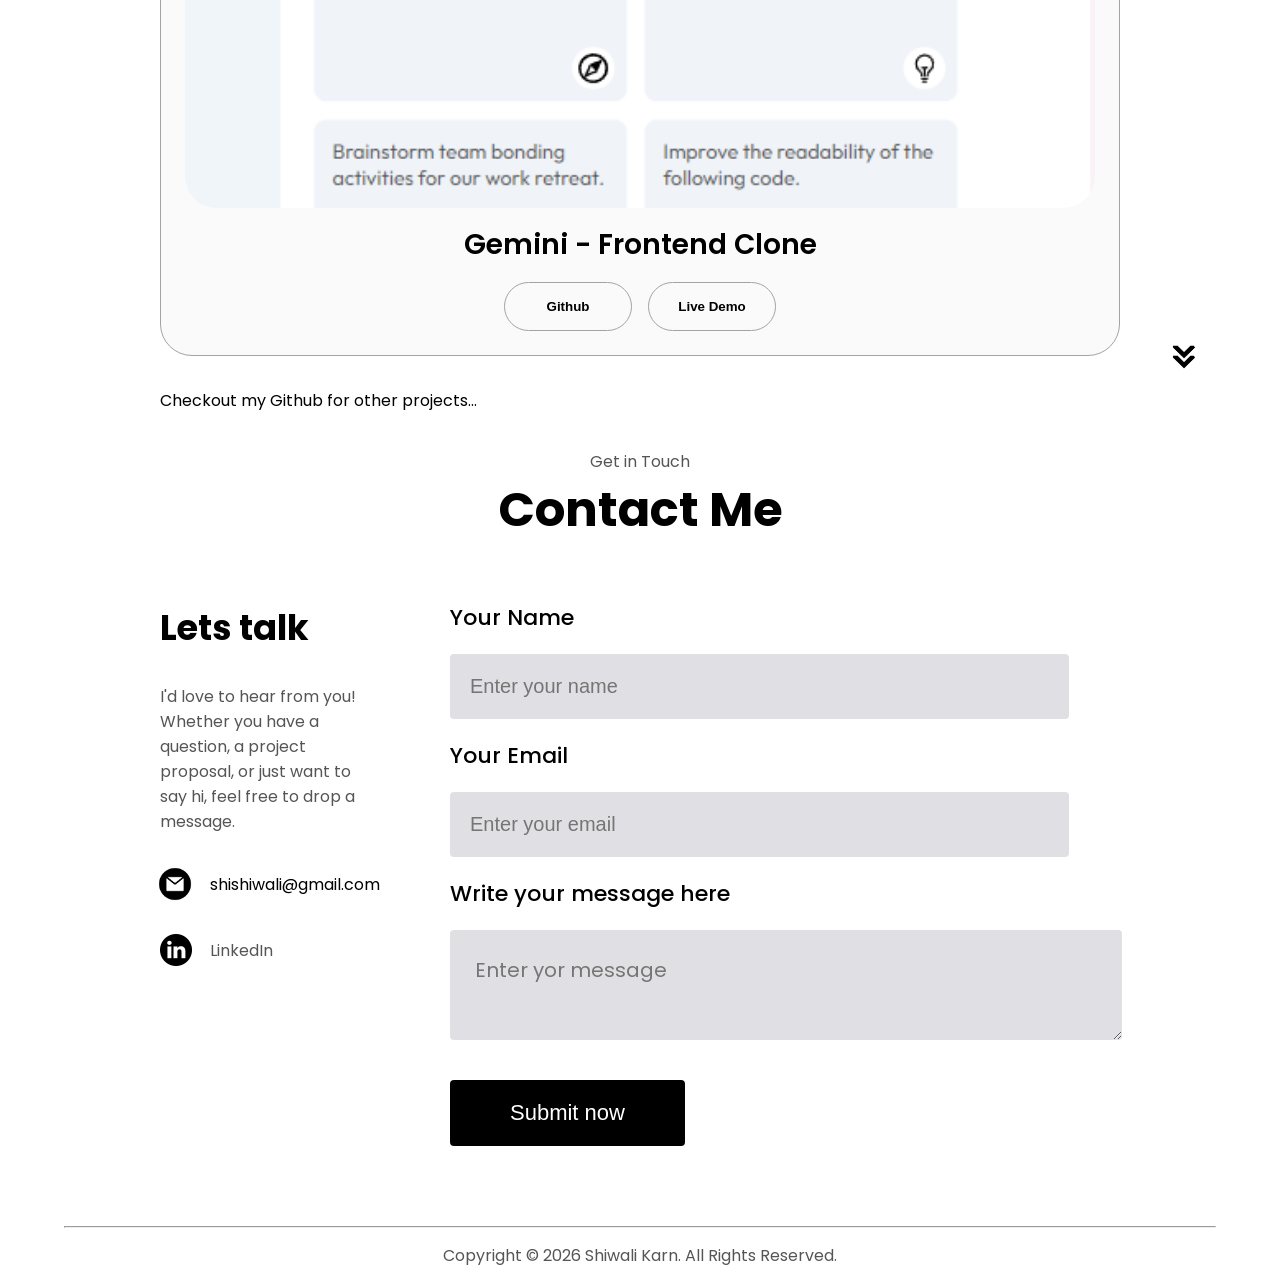
==== commit 695cacc5: "description change" ====
--- a/index.html
+++ b/index.html
@@ -67,7 +67,7 @@
       </div>
       <div class="text-container">
         <p>
-          Highly Motivated and detail-oriented full stack developer with a solid foundation in both front-end and back-end technologies. Passionate about building efficient, scalable, and user-friendly web applications. Seeking to contribute and grow in a dynamic work environment.
+          I am a passionate Full Stack Developer with hands-on experience in building dynamic and responsive web applications. Skilled in technologies like React, Node.js, Express, and Next.js. I enjoy solving complex challenges and thrive in environments where I can continuously grow and learn. My work is driven by a commitment to clean code, effective problem-solving, and delivering high-quality digital solutions.
         </p>
       </div>
     </div>
